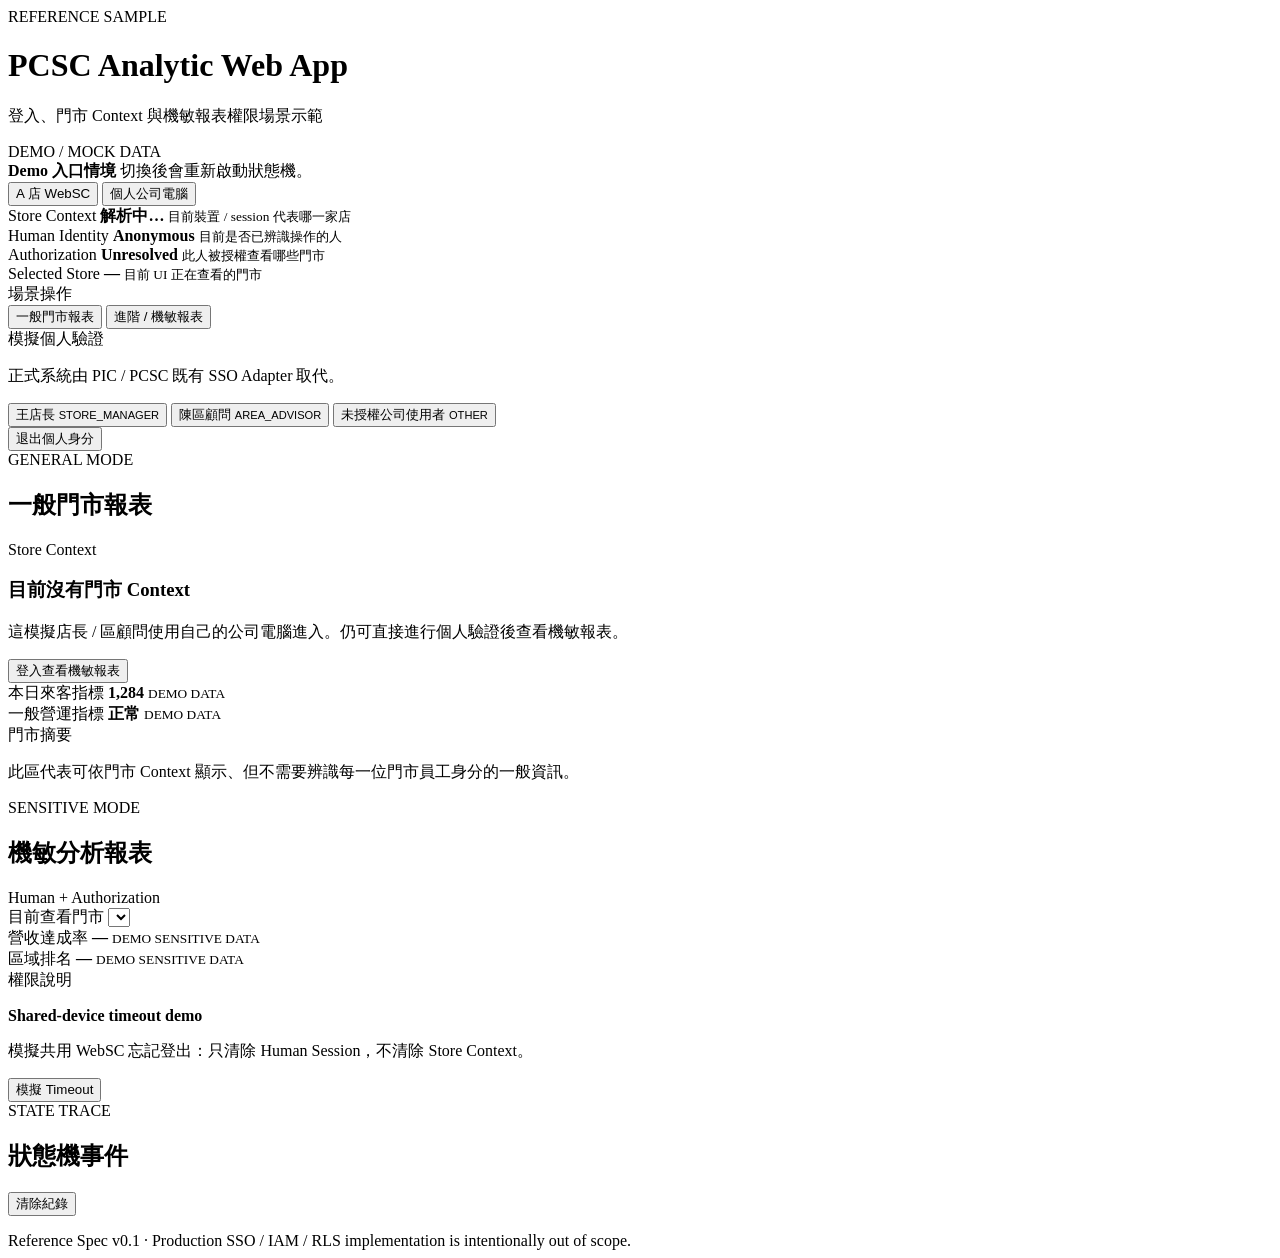
==== sample/index.html @ b9b697b8 "add interactive reference demo page" ====
<!doctype html>
<html lang="zh-Hant">
  <head>
    <meta charset="utf-8" />
    <meta name="viewport" content="width=device-width, initial-scale=1" />
    <title>PCSC Analytic Web App｜登入場景 Sample</title>
    <link rel="stylesheet" href="./styles.css" />
  </head>
  <body>
    <main class="app-shell">
      <header class="topbar">
        <div>
          <div class="eyebrow">REFERENCE SAMPLE</div>
          <h1>PCSC Analytic Web App</h1>
          <p>登入、門市 Context 與機敏報表權限場景示範</p>
        </div>
        <div class="mock-badge">DEMO / MOCK DATA</div>
      </header>

      <section class="scenario-panel" aria-label="Demo scenario controls">
        <div>
          <strong>Demo 入口情境</strong>
          <span>切換後會重新啟動狀態機。</span>
        </div>
        <div class="scenario-actions">
          <button class="secondary active" data-scenario="store-a">A 店 WebSC</button>
          <button class="secondary" data-scenario="personal">個人公司電腦</button>
        </div>
      </section>

      <section class="status-grid" aria-label="Current application contexts">
        <article class="status-card">
          <span class="status-label">Store Context</span>
          <strong id="store-context">解析中…</strong>
          <small>目前裝置 / session 代表哪一家店</small>
        </article>
        <article class="status-card">
          <span class="status-label">Human Identity</span>
          <strong id="human-context">Anonymous</strong>
          <small>目前是否已辨識操作的人</small>
        </article>
        <article class="status-card">
          <span class="status-label">Authorization</span>
          <strong id="auth-context">Unresolved</strong>
          <small>此人被授權查看哪些門市</small>
        </article>
        <article class="status-card">
          <span class="status-label">Selected Store</span>
          <strong id="selected-context">—</strong>
          <small>目前 UI 正在查看的門市</small>
        </article>
      </section>

      <section class="workspace">
        <aside class="sidebar">
          <div class="sidebar-title">場景操作</div>

          <button id="general-nav" class="nav-button active">一般門市報表</button>
          <button id="sensitive-nav" class="nav-button">進階 / 機敏報表</button>

          <div id="human-panel" class="human-panel hidden">
            <div class="panel-title">模擬個人驗證</div>
            <p>正式系統由 PIC / PCSC 既有 SSO Adapter 取代。</p>
            <button class="identity-button" data-user="manager">
              王店長
              <small>STORE_MANAGER</small>
            </button>
            <button class="identity-button" data-user="advisor">
              陳區顧問
              <small>AREA_ADVISOR</small>
            </button>
            <button class="identity-button muted" data-user="unauthorized">
              未授權公司使用者
              <small>OTHER</small>
            </button>
          </div>

          <button id="logout-human" class="text-button hidden">退出個人身分</button>
        </aside>

        <section class="content-area">
          <div id="message" class="message hidden"></div>

          <section id="general-view" class="report-view">
            <div class="view-heading">
              <div>
                <div class="eyebrow">GENERAL MODE</div>
                <h2 id="general-title">一般門市報表</h2>
              </div>
              <span class="access-chip general">Store Context</span>
            </div>

            <div id="general-empty" class="empty-state hidden">
              <h3>目前沒有門市 Context</h3>
              <p>這模擬店長 / 區顧問使用自己的公司電腦進入。仍可直接進行個人驗證後查看機敏報表。</p>
              <button id="personal-login-cta" class="primary">登入查看機敏報表</button>
            </div>

            <div id="general-data" class="report-grid">
              <article class="metric-card">
                <span>本日來客指標</span>
                <strong>1,284</strong>
                <small>DEMO DATA</small>
              </article>
              <article class="metric-card">
                <span>一般營運指標</span>
                <strong>正常</strong>
                <small>DEMO DATA</small>
              </article>
              <article class="metric-card wide">
                <span>門市摘要</span>
                <p>此區代表可依門市 Context 顯示、但不需要辨識每一位門市員工身分的一般資訊。</p>
              </article>
            </div>
          </section>

          <section id="sensitive-view" class="report-view hidden">
            <div class="view-heading">
              <div>
                <div class="eyebrow">SENSITIVE MODE</div>
                <h2>機敏分析報表</h2>
              </div>
              <span class="access-chip sensitive">Human + Authorization</span>
            </div>

            <div class="sensitive-toolbar">
              <label for="store-select">目前查看門市</label>
              <select id="store-select"></select>
              <span id="role-chip" class="role-chip"></span>
            </div>

            <div class="report-grid">
              <article class="metric-card">
                <span>營收達成率</span>
                <strong id="sensitive-metric-1">—</strong>
                <small>DEMO SENSITIVE DATA</small>
              </article>
              <article class="metric-card">
                <span>區域排名</span>
                <strong id="sensitive-metric-2">—</strong>
                <small>DEMO SENSITIVE DATA</small>
              </article>
              <article class="metric-card wide">
                <span>權限說明</span>
                <p id="authorization-explain"></p>
              </article>
            </div>

            <div class="timeout-box">
              <div>
                <strong>Shared-device timeout demo</strong>
                <p>模擬共用 WebSC 忘記登出：只清除 Human Session，不清除 Store Context。</p>
              </div>
              <button id="simulate-timeout" class="secondary">模擬 Timeout</button>
            </div>
          </section>
        </section>
      </section>

      <section class="event-log-section">
        <div class="view-heading compact">
          <div>
            <div class="eyebrow">STATE TRACE</div>
            <h2>狀態機事件</h2>
          </div>
          <button id="clear-log" class="text-button">清除紀錄</button>
        </div>
        <ol id="event-log" class="event-log"></ol>
      </section>

      <footer>
        Reference Spec v0.1 · Production SSO / IAM / RLS implementation is intentionally out of scope.
      </footer>
    </main>

    <script src="./app.js"></script>
  </body>
</html>
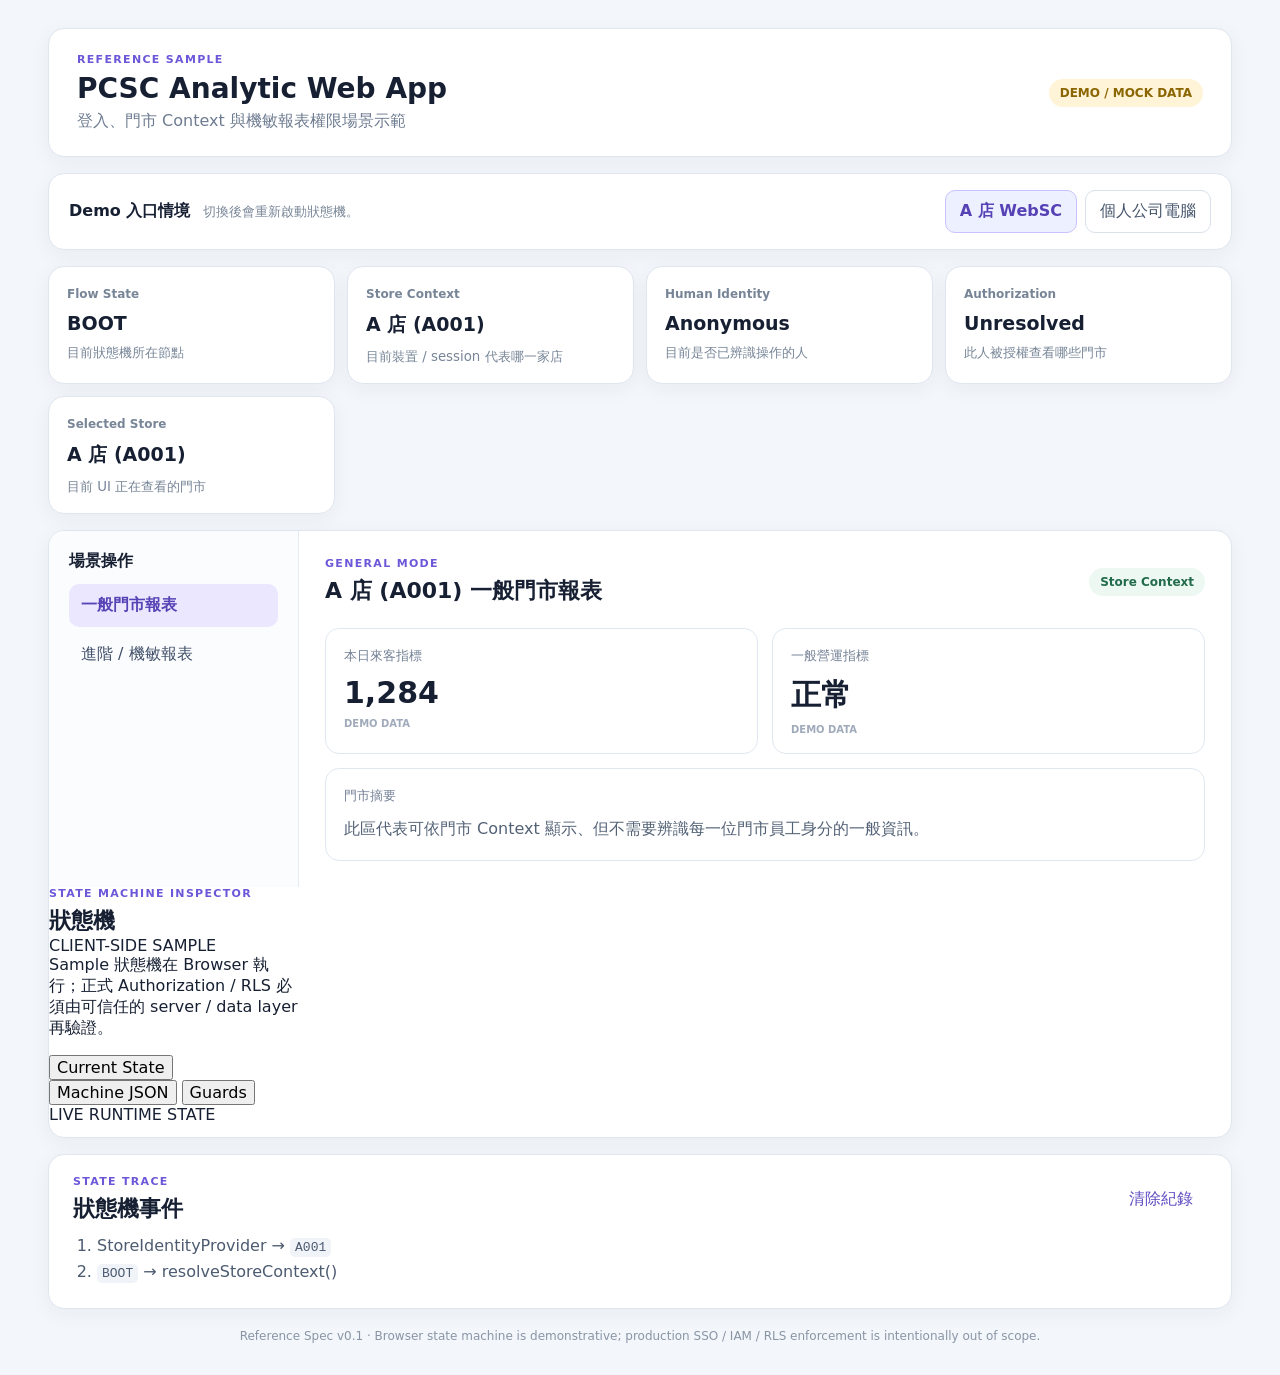
==== commit 32e14f0a: "add live state machine inspector to sample" ====
--- a/sample/index.html
+++ b/sample/index.html
@@ -30,6 +30,11 @@
 
       <section class="status-grid" aria-label="Current application contexts">
         <article class="status-card">
+          <span class="status-label">Flow State</span>
+          <strong id="flow-context">BOOT</strong>
+          <small>目前狀態機所在節點</small>
+        </article>
+        <article class="status-card">
           <span class="status-label">Store Context</span>
           <strong id="store-context">解析中…</strong>
           <small>目前裝置 / session 代表哪一家店</small>
@@ -155,6 +160,41 @@
             </div>
           </section>
         </section>
+
+        <aside class="state-inspector" aria-label="State machine inspector">
+          <div class="inspector-heading">
+            <div>
+              <div class="eyebrow">STATE MACHINE INSPECTOR</div>
+              <h2>狀態機</h2>
+            </div>
+            <span class="runtime-chip">CLIENT-SIDE SAMPLE</span>
+          </div>
+
+          <p class="inspector-note">
+            Sample 狀態機在 Browser 執行；正式 Authorization / RLS 必須由可信任的 server / data layer 再驗證。
+          </p>
+
+          <div class="inspector-tabs" role="tablist" aria-label="State inspector views">
+            <button class="inspector-tab active" data-inspector-tab="current">Current State</button>
+            <button class="inspector-tab" data-inspector-tab="machine">Machine JSON</button>
+            <button class="inspector-tab" data-inspector-tab="guards">Guards</button>
+          </div>
+
+          <section class="inspector-panel" data-inspector-panel="current">
+            <div class="json-title">LIVE RUNTIME STATE</div>
+            <pre id="current-state-json" class="json-view"></pre>
+          </section>
+
+          <section class="inspector-panel hidden" data-inspector-panel="machine">
+            <div class="json-title">REFERENCE MACHINE SPEC</div>
+            <pre id="machine-spec-json" class="json-view"></pre>
+          </section>
+
+          <section class="inspector-panel hidden" data-inspector-panel="guards">
+            <div class="json-title">LIVE GUARD EVALUATION</div>
+            <pre id="guard-state-json" class="json-view"></pre>
+          </section>
+        </aside>
       </section>
 
       <section class="event-log-section">
@@ -169,7 +209,7 @@
       </section>
 
       <footer>
-        Reference Spec v0.1 · Production SSO / IAM / RLS implementation is intentionally out of scope.
+        Reference Spec v0.1 · Browser state machine is demonstrative; production SSO / IAM / RLS enforcement is intentionally out of scope.
       </footer>
     </main>
 
--- a/sample/styles.css
+++ b/sample/styles.css
@@ -0,0 +1 @@
+*{box-sizing:border-box}body{margin:0;background:#f3f6fa;color:#172033;font-family:Inter,"Noto Sans TC",system-ui,sans-serif}button,select{font:inherit}button{cursor:pointer}.app-shell{max-width:1240px;margin:auto;padding:28px}.topbar,.scenario-panel,.status-card,.workspace,.event-log-section{background:#fff;border:1px solid #dfe6ef;border-radius:16px;box-shadow:0 5px 20px rgba(35,52,77,.05)}.topbar{padding:24px 28px;display:flex;justify-content:space-between;align-items:center;gap:24px}h1,h2,h3,p{margin-top:0}h1{margin-bottom:6px;font-size:28px}h2{margin-bottom:0;font-size:22px}.topbar p{margin-bottom:0;color:#6e7c91}.eyebrow{color:#6d57d9;font-size:11px;font-weight:800;letter-spacing:.12em;margin-bottom:6px}.mock-badge,.access-chip,.role-chip{display:inline-flex;border-radius:999px;padding:7px 11px;font-size:12px;font-weight:800}.mock-badge{background:#fff4d7;color:#8a6500}.access-chip.general{background:#edf8f3;color:#226b4b}.access-chip.sensitive{background:#f1edff;color:#5c46bd}.role-chip{background:#eef3f9;color:#45576a}.scenario-panel{margin-top:16px;padding:16px 20px;display:flex;justify-content:space-between;align-items:center;gap:16px}.scenario-panel span{color:#7a8798;margin-left:8px;font-size:13px}.scenario-actions{display:flex;gap:8px}.status-grid{margin-top:16px;display:grid;grid-template-columns:repeat(4,1fr);gap:12px}.status-card{padding:16px 18px;min-height:118px}.status-card strong{display:block;margin:10px 0 8px;font-size:19px}.status-card small,.status-label{color:#778597}.status-label{font-size:12px;font-weight:700}.workspace{margin-top:16px;display:grid;grid-template-columns:250px 1fr;overflow:hidden;min-height:520px}.sidebar{padding:20px;border-right:1px solid #e5ebf2;background:#fbfcfe}.sidebar-title,.panel-title{font-weight:800;margin-bottom:12px}.nav-button,.identity-button{width:100%;border-radius:10px;padding:11px 12px;text-align:left;margin-bottom:6px;color:#405069}.nav-button{border:0;background:transparent}.nav-button:hover,.identity-button:hover{background:#eef3f9}.nav-button.active{background:#ebe7ff;color:#5743b5;font-weight:800}.human-panel{margin-top:18px;padding-top:16px;border-top:1px solid #e4e9f1}.human-panel p{color:#7a8798;font-size:12px;line-height:1.6}.identity-button{background:#fff;border:1px solid #dfe6ef}.identity-button small{display:block;margin-top:4px;color:#8491a2}.identity-button.muted{opacity:.72}.content-area{padding:26px}.view-heading{display:flex;justify-content:space-between;align-items:center;gap:16px;margin-bottom:22px}.view-heading.compact{margin-bottom:12px}.report-grid{display:grid;grid-template-columns:repeat(2,1fr);gap:14px}.metric-card{border:1px solid #e0e7f0;border-radius:14px;padding:18px}.metric-card.wide{grid-column:1/-1}.metric-card span{display:block;color:#748196;font-size:13px;margin-bottom:10px}.metric-card strong{font-size:30px}.metric-card small{display:block;margin-top:8px;color:#a0aaba;font-size:10px;font-weight:700}.metric-card p{margin-bottom:0;color:#536276;line-height:1.7}.primary,.secondary,.text-button{border-radius:10px;padding:10px 14px}.primary{border:0;background:#6250c9;color:#fff;font-weight:800}.secondary{border:1px solid #d8e0ea;background:#fff;color:#45556b}.secondary.active{background:#edf0ff;border-color:#c9c2ff;color:#5641b5;font-weight:800}.text-button{border:0;background:transparent;color:#5e4cc1;padding-left:0}.empty-state{border:1px dashed #cdd7e3;border-radius:14px;padding:32px;text-align:center;background:#fafcff}.empty-state p{color:#748196;max-width:620px;margin:0 auto 18px;line-height:1.7}.sensitive-toolbar{display:flex;align-items:center;gap:10px;margin-bottom:18px;padding:12px 14px;background:#f7f8fc;border-radius:12px}.sensitive-toolbar label{font-size:13px;color:#68768a}.sensitive-toolbar select{min-width:160px;padding:8px 10px;border:1px solid #d6deea;border-radius:8px;background:#fff}.timeout-box{margin-top:18px;border:1px solid #e7dca7;background:#fffaf0;border-radius:14px;padding:16px;display:flex;justify-content:space-between;align-items:center;gap:16px}.timeout-box p{margin:5px 0 0;color:#786c45;font-size:13px}.message{padding:12px 14px;border-radius:10px;margin-bottom:16px;background:#fff2f0;border:1px solid #ffd1cb;color:#9e3d31}.event-log-section{margin-top:16px;padding:20px 24px}.event-log{margin:0;padding-left:24px;color:#4c5b70}.event-log li{margin:7px 0}.event-log code{background:#f0f3f8;padding:2px 5px;border-radius:5px}footer{color:#8995a5;text-align:center;font-size:12px;padding:20px 0 4px}.hidden{display:none!important}@media(max-width:900px){.app-shell{padding:14px}.topbar,.scenario-panel{align-items:flex-start;flex-direction:column}.status-grid{grid-template-columns:repeat(2,1fr)}.workspace{grid-template-columns:1fr}.sidebar{border-right:0;border-bottom:1px solid #e5ebf2}}@media(max-width:560px){.status-grid,.report-grid{grid-template-columns:1fr}.metric-card.wide{grid-column:auto}.scenario-actions,.sensitive-toolbar,.timeout-box{align-items:stretch;flex-direction:column}.scenario-actions,.scenario-actions button{width:100%}}
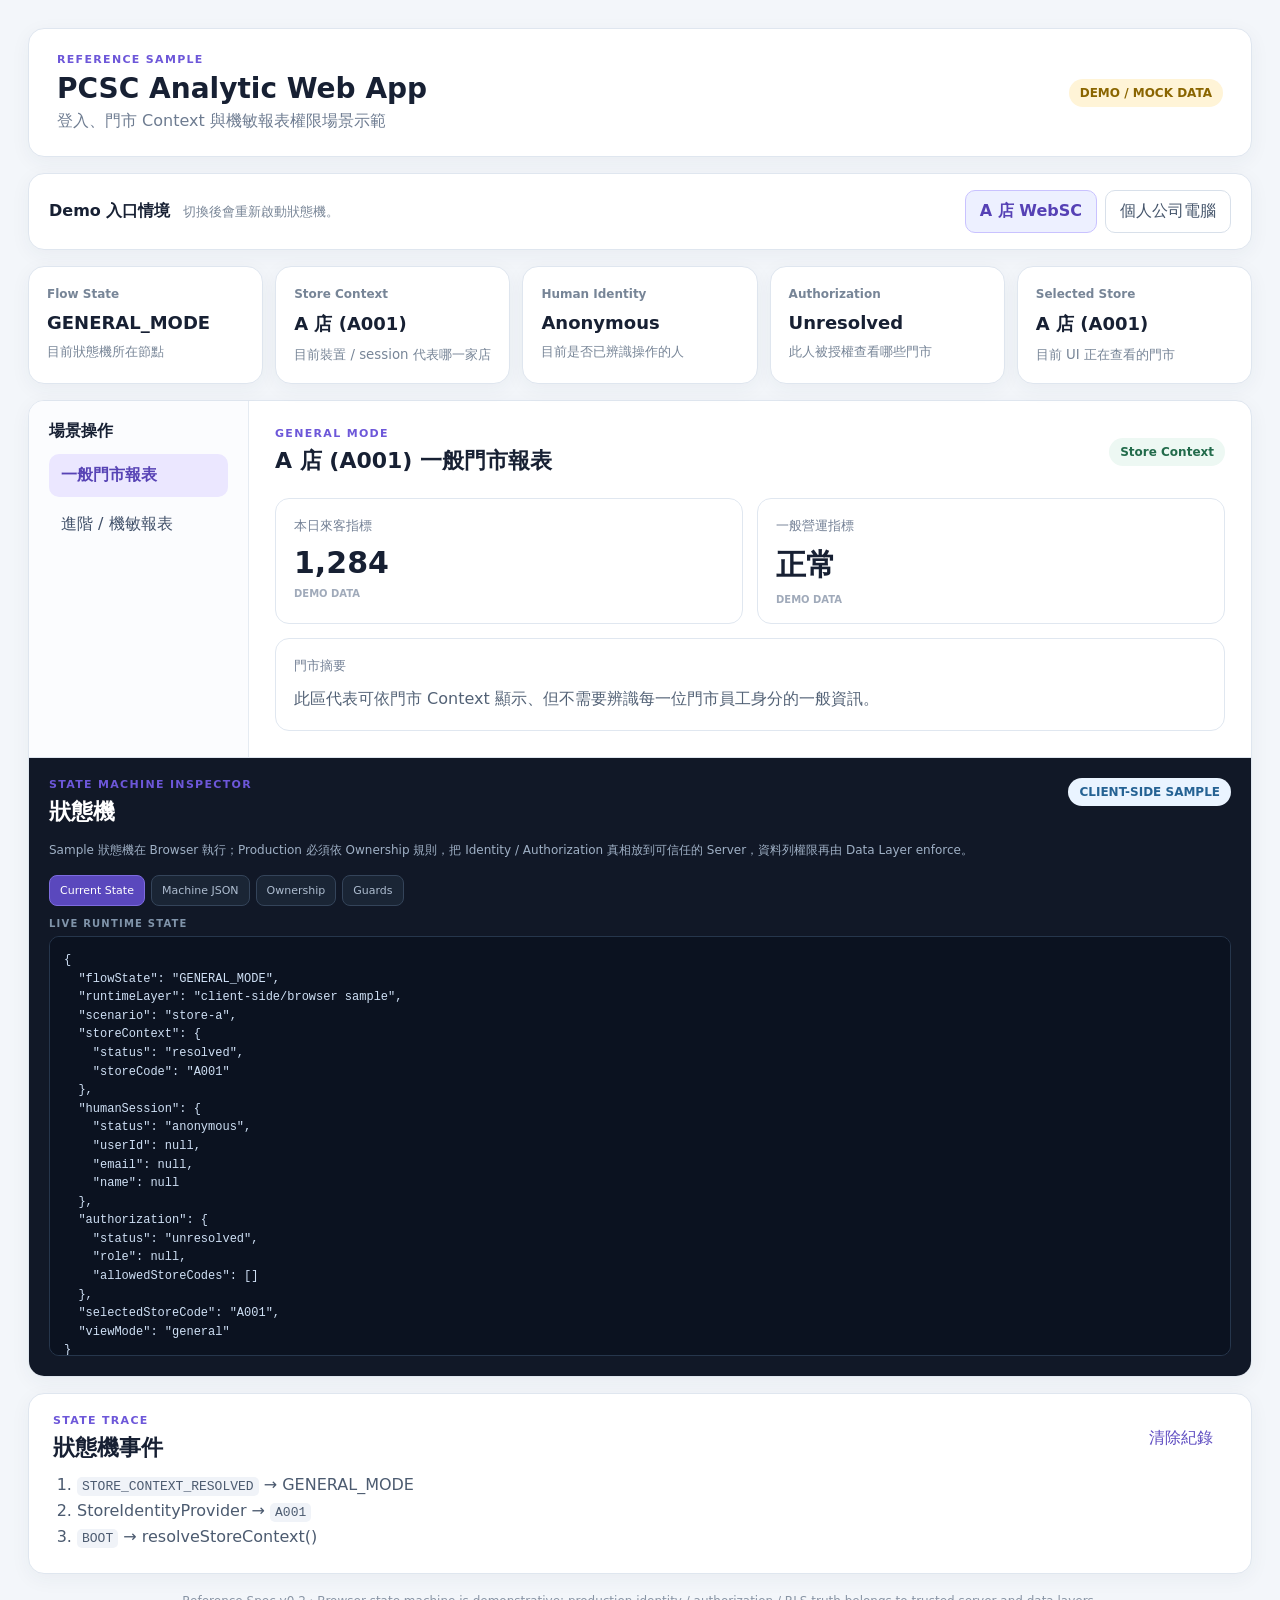
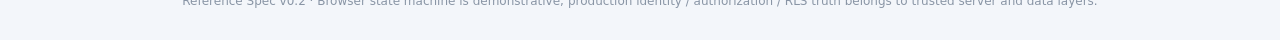
==== commit 7470dd6e: "expose state ownership and runtime responsibilities in inspector" ====
--- a/sample/index.html
+++ b/sample/index.html
@@ -171,12 +171,13 @@
           </div>
 
           <p class="inspector-note">
-            Sample 狀態機在 Browser 執行；正式 Authorization / RLS 必須由可信任的 server / data layer 再驗證。
+            Sample 狀態機在 Browser 執行；Production 必須依 Ownership 規則，把 Identity / Authorization 真相放到可信任的 Server，資料列權限再由 Data Layer enforce。
           </p>
 
           <div class="inspector-tabs" role="tablist" aria-label="State inspector views">
             <button class="inspector-tab active" data-inspector-tab="current">Current State</button>
             <button class="inspector-tab" data-inspector-tab="machine">Machine JSON</button>
+            <button class="inspector-tab" data-inspector-tab="ownership">Ownership</button>
             <button class="inspector-tab" data-inspector-tab="guards">Guards</button>
           </div>
 
@@ -188,6 +189,52 @@
           <section class="inspector-panel hidden" data-inspector-panel="machine">
             <div class="json-title">REFERENCE MACHINE SPEC</div>
             <pre id="machine-spec-json" class="json-view"></pre>
+          </section>
+
+          <section class="inspector-panel hidden" data-inspector-panel="ownership">
+            <div class="json-title">PRODUCTION STATE OWNERSHIP</div>
+            <pre class="json-view">{
+  "principle": "Client proposes interaction state; Server owns identity/authorization truth; Data Layer enforces row access",
+  "client": {
+    "location": "Browser / Web App",
+    "owns": [
+      "requestedView",
+      "selectedStoreCode",
+      "UI filters",
+      "UX preferences"
+    ],
+    "mayPersistIn": [
+      "memory",
+      "sessionStorage",
+      "localStorage",
+      "non-sensitive cookie"
+    ],
+    "trust": "NOT authorization truth"
+  },
+  "server": {
+    "location": "Server / BFF / Session / Enterprise Identity Layer",
+    "owns": [
+      "verifiedStoreContext",
+      "humanIdentity",
+      "authenticationStatus",
+      "role",
+      "allowedStoreCodes",
+      "sensitiveSessionExpiry"
+    ],
+    "trust": "AUTHORITATIVE"
+  },
+  "dataLayer": {
+    "location": "Trusted API / BigQuery RLS / Authorized View / ACL",
+    "owns": [
+      "finalRowAccessDecision"
+    ],
+    "guard": "requestedStoreCode in allowedStoreCodes"
+  },
+  "cookieRule": {
+    "preferenceCookie": "client editable is acceptable",
+    "securitySession": "prefer opaque session id + HttpOnly + Secure + SameSite; server validates"
+  }
+}</pre>
           </section>
 
           <section class="inspector-panel hidden" data-inspector-panel="guards">
@@ -209,7 +256,7 @@
       </section>
 
       <footer>
-        Reference Spec v0.1 · Browser state machine is demonstrative; production SSO / IAM / RLS enforcement is intentionally out of scope.
+        Reference Spec v0.2 · Browser state machine is demonstrative; production identity / authorization / RLS truth belongs to trusted server and data layers.
       </footer>
     </main>
 
--- a/sample/styles.css
+++ b/sample/styles.css
@@ -1 +1,22 @@
-*{box-sizing:border-box}body{margin:0;background:#f3f6fa;color:#172033;font-family:Inter,"Noto Sans TC",system-ui,sans-serif}button,select{font:inherit}button{cursor:pointer}.app-shell{max-width:1240px;margin:auto;padding:28px}.topbar,.scenario-panel,.status-card,.workspace,.event-log-section{background:#fff;border:1px solid #dfe6ef;border-radius:16px;box-shadow:0 5px 20px rgba(35,52,77,.05)}.topbar{padding:24px 28px;display:flex;justify-content:space-between;align-items:center;gap:24px}h1,h2,h3,p{margin-top:0}h1{margin-bottom:6px;font-size:28px}h2{margin-bottom:0;font-size:22px}.topbar p{margin-bottom:0;color:#6e7c91}.eyebrow{color:#6d57d9;font-size:11px;font-weight:800;letter-spacing:.12em;margin-bottom:6px}.mock-badge,.access-chip,.role-chip{display:inline-flex;border-radius:999px;padding:7px 11px;font-size:12px;font-weight:800}.mock-badge{background:#fff4d7;color:#8a6500}.access-chip.general{background:#edf8f3;color:#226b4b}.access-chip.sensitive{background:#f1edff;color:#5c46bd}.role-chip{background:#eef3f9;color:#45576a}.scenario-panel{margin-top:16px;padding:16px 20px;display:flex;justify-content:space-between;align-items:center;gap:16px}.scenario-panel span{color:#7a8798;margin-left:8px;font-size:13px}.scenario-actions{display:flex;gap:8px}.status-grid{margin-top:16px;display:grid;grid-template-columns:repeat(4,1fr);gap:12px}.status-card{padding:16px 18px;min-height:118px}.status-card strong{display:block;margin:10px 0 8px;font-size:19px}.status-card small,.status-label{color:#778597}.status-label{font-size:12px;font-weight:700}.workspace{margin-top:16px;display:grid;grid-template-columns:250px 1fr;overflow:hidden;min-height:520px}.sidebar{padding:20px;border-right:1px solid #e5ebf2;background:#fbfcfe}.sidebar-title,.panel-title{font-weight:800;margin-bottom:12px}.nav-button,.identity-button{width:100%;border-radius:10px;padding:11px 12px;text-align:left;margin-bottom:6px;color:#405069}.nav-button{border:0;background:transparent}.nav-button:hover,.identity-button:hover{background:#eef3f9}.nav-button.active{background:#ebe7ff;color:#5743b5;font-weight:800}.human-panel{margin-top:18px;padding-top:16px;border-top:1px solid #e4e9f1}.human-panel p{color:#7a8798;font-size:12px;line-height:1.6}.identity-button{background:#fff;border:1px solid #dfe6ef}.identity-button small{display:block;margin-top:4px;color:#8491a2}.identity-button.muted{opacity:.72}.content-area{padding:26px}.view-heading{display:flex;justify-content:space-between;align-items:center;gap:16px;margin-bottom:22px}.view-heading.compact{margin-bottom:12px}.report-grid{display:grid;grid-template-columns:repeat(2,1fr);gap:14px}.metric-card{border:1px solid #e0e7f0;border-radius:14px;padding:18px}.metric-card.wide{grid-column:1/-1}.metric-card span{display:block;color:#748196;font-size:13px;margin-bottom:10px}.metric-card strong{font-size:30px}.metric-card small{display:block;margin-top:8px;color:#a0aaba;font-size:10px;font-weight:700}.metric-card p{margin-bottom:0;color:#536276;line-height:1.7}.primary,.secondary,.text-button{border-radius:10px;padding:10px 14px}.primary{border:0;background:#6250c9;color:#fff;font-weight:800}.secondary{border:1px solid #d8e0ea;background:#fff;color:#45556b}.secondary.active{background:#edf0ff;border-color:#c9c2ff;color:#5641b5;font-weight:800}.text-button{border:0;background:transparent;color:#5e4cc1;padding-left:0}.empty-state{border:1px dashed #cdd7e3;border-radius:14px;padding:32px;text-align:center;background:#fafcff}.empty-state p{color:#748196;max-width:620px;margin:0 auto 18px;line-height:1.7}.sensitive-toolbar{display:flex;align-items:center;gap:10px;margin-bottom:18px;padding:12px 14px;background:#f7f8fc;border-radius:12px}.sensitive-toolbar label{font-size:13px;color:#68768a}.sensitive-toolbar select{min-width:160px;padding:8px 10px;border:1px solid #d6deea;border-radius:8px;background:#fff}.timeout-box{margin-top:18px;border:1px solid #e7dca7;background:#fffaf0;border-radius:14px;padding:16px;display:flex;justify-content:space-between;align-items:center;gap:16px}.timeout-box p{margin:5px 0 0;color:#786c45;font-size:13px}.message{padding:12px 14px;border-radius:10px;margin-bottom:16px;background:#fff2f0;border:1px solid #ffd1cb;color:#9e3d31}.event-log-section{margin-top:16px;padding:20px 24px}.event-log{margin:0;padding-left:24px;color:#4c5b70}.event-log li{margin:7px 0}.event-log code{background:#f0f3f8;padding:2px 5px;border-radius:5px}footer{color:#8995a5;text-align:center;font-size:12px;padding:20px 0 4px}.hidden{display:none!important}@media(max-width:900px){.app-shell{padding:14px}.topbar,.scenario-panel{align-items:flex-start;flex-direction:column}.status-grid{grid-template-columns:repeat(2,1fr)}.workspace{grid-template-columns:1fr}.sidebar{border-right:0;border-bottom:1px solid #e5ebf2}}@media(max-width:560px){.status-grid,.report-grid{grid-template-columns:1fr}.metric-card.wide{grid-column:auto}.scenario-actions,.sensitive-toolbar,.timeout-box{align-items:stretch;flex-direction:column}.scenario-actions,.scenario-actions button{width:100%}}+*{box-sizing:border-box}
+body{margin:0;background:#f3f6fa;color:#172033;font-family:Inter,"Noto Sans TC",system-ui,sans-serif}
+button,select{font:inherit}button{cursor:pointer}
+.app-shell{max-width:1560px;margin:auto;padding:28px}
+.topbar,.scenario-panel,.status-card,.workspace,.event-log-section{background:#fff;border:1px solid #dfe6ef;border-radius:16px;box-shadow:0 5px 20px rgba(35,52,77,.05)}
+.topbar{padding:24px 28px;display:flex;justify-content:space-between;align-items:center;gap:24px}
+h1,h2,h3,p{margin-top:0}h1{margin-bottom:6px;font-size:28px}h2{margin-bottom:0;font-size:22px}.topbar p{margin-bottom:0;color:#6e7c91}
+.eyebrow{color:#6d57d9;font-size:11px;font-weight:800;letter-spacing:.12em;margin-bottom:6px}
+.mock-badge,.access-chip,.role-chip,.runtime-chip{display:inline-flex;border-radius:999px;padding:7px 11px;font-size:12px;font-weight:800}
+.mock-badge{background:#fff4d7;color:#8a6500}.access-chip.general{background:#edf8f3;color:#226b4b}.access-chip.sensitive{background:#f1edff;color:#5c46bd}.role-chip{background:#eef3f9;color:#45576a}.runtime-chip{background:#eaf4ff;color:#256293;white-space:nowrap}
+.scenario-panel{margin-top:16px;padding:16px 20px;display:flex;justify-content:space-between;align-items:center;gap:16px}.scenario-panel span{color:#7a8798;margin-left:8px;font-size:13px}.scenario-actions{display:flex;gap:8px}
+.status-grid{margin-top:16px;display:grid;grid-template-columns:repeat(5,minmax(0,1fr));gap:12px}.status-card{padding:16px 18px;min-height:118px}.status-card strong{display:block;margin:10px 0 8px;font-size:18px;overflow-wrap:anywhere}.status-card small,.status-label{color:#778597}.status-label{font-size:12px;font-weight:700}
+.workspace{margin-top:16px;display:grid;grid-template-columns:230px minmax(430px,1fr) 430px;overflow:hidden;min-height:600px}
+.sidebar{padding:20px;border-right:1px solid #e5ebf2;background:#fbfcfe}.sidebar-title,.panel-title{font-weight:800;margin-bottom:12px}.nav-button,.identity-button{width:100%;border-radius:10px;padding:11px 12px;text-align:left;margin-bottom:6px;color:#405069}.nav-button{border:0;background:transparent}.nav-button:hover,.identity-button:hover{background:#eef3f9}.nav-button.active{background:#ebe7ff;color:#5743b5;font-weight:800}.human-panel{margin-top:18px;padding-top:16px;border-top:1px solid #e4e9f1}.human-panel p{color:#7a8798;font-size:12px;line-height:1.6}.identity-button{background:#fff;border:1px solid #dfe6ef}.identity-button small{display:block;margin-top:4px;color:#8491a2}.identity-button.muted{opacity:.72}
+.content-area{padding:26px;min-width:0}.view-heading{display:flex;justify-content:space-between;align-items:center;gap:16px;margin-bottom:22px}.view-heading.compact{margin-bottom:12px}.report-grid{display:grid;grid-template-columns:repeat(2,minmax(0,1fr));gap:14px}.metric-card{border:1px solid #e0e7f0;border-radius:14px;padding:18px;min-width:0}.metric-card.wide{grid-column:1/-1}.metric-card span{display:block;color:#748196;font-size:13px;margin-bottom:10px}.metric-card strong{font-size:30px}.metric-card small{display:block;margin-top:8px;color:#a0aaba;font-size:10px;font-weight:700}.metric-card p{margin-bottom:0;color:#536276;line-height:1.7}
+.primary,.secondary,.text-button{border-radius:10px;padding:10px 14px}.primary{border:0;background:#6250c9;color:#fff;font-weight:800}.secondary{border:1px solid #d8e0ea;background:#fff;color:#45556b}.secondary.active{background:#edf0ff;border-color:#c9c2ff;color:#5641b5;font-weight:800}.text-button{border:0;background:transparent;color:#5e4cc1;padding-left:0}
+.empty-state{border:1px dashed #cdd7e3;border-radius:14px;padding:32px;text-align:center;background:#fafcff}.empty-state p{color:#748196;max-width:620px;margin:0 auto 18px;line-height:1.7}.sensitive-toolbar{display:flex;align-items:center;gap:10px;margin-bottom:18px;padding:12px 14px;background:#f7f8fc;border-radius:12px}.sensitive-toolbar label{font-size:13px;color:#68768a}.sensitive-toolbar select{min-width:160px;padding:8px 10px;border:1px solid #d6deea;border-radius:8px;background:#fff}.timeout-box{margin-top:18px;border:1px solid #e7dca7;background:#fffaf0;border-radius:14px;padding:16px;display:flex;justify-content:space-between;align-items:center;gap:16px}.timeout-box p{margin:5px 0 0;color:#786c45;font-size:13px}.message{padding:12px 14px;border-radius:10px;margin-bottom:16px;background:#fff2f0;border:1px solid #ffd1cb;color:#9e3d31}
+.state-inspector{border-left:1px solid #dfe6ef;background:#111827;color:#dbe6f5;padding:20px;min-width:0}.state-inspector h2{color:#fff}.inspector-heading{display:flex;justify-content:space-between;align-items:flex-start;gap:12px}.inspector-note{margin:14px 0;color:#9fb0c5;font-size:12px;line-height:1.65}.inspector-tabs{display:flex;gap:6px;flex-wrap:wrap;margin-bottom:12px}.inspector-tab{border:1px solid #34445a;background:#1a2535;color:#aebdd0;border-radius:8px;padding:8px 10px;font-size:11px}.inspector-tab.active{background:#5a48bd;border-color:#7d6cdf;color:#fff}.inspector-panel{min-width:0}.json-title{font-size:10px;letter-spacing:.12em;color:#8094aa;font-weight:800;margin:10px 0 7px}.json-view{margin:0;background:#0b1220;border:1px solid #26364c;border-radius:10px;padding:14px;color:#cfe0f5;font:12px/1.55 ui-monospace,SFMono-Regular,Menlo,Consolas,monospace;white-space:pre-wrap;overflow-wrap:anywhere;max-height:500px;overflow:auto}
+.event-log-section{margin-top:16px;padding:20px 24px}.event-log{margin:0;padding-left:24px;color:#4c5b70}.event-log li{margin:7px 0}.event-log code{background:#f0f3f8;padding:2px 5px;border-radius:5px}footer{color:#8995a5;text-align:center;font-size:12px;padding:20px 0 4px}.hidden{display:none!important}
+@media(max-width:1280px){.workspace{grid-template-columns:220px 1fr}.state-inspector{grid-column:1/-1;border-left:0;border-top:1px solid #dfe6ef}.json-view{max-height:420px}}
+@media(max-width:900px){.app-shell{padding:14px}.topbar,.scenario-panel{align-items:flex-start;flex-direction:column}.status-grid{grid-template-columns:repeat(2,minmax(0,1fr))}.workspace{grid-template-columns:1fr}.sidebar{border-right:0;border-bottom:1px solid #e5ebf2}.state-inspector{grid-column:auto}.content-area{padding:20px}}
+@media(max-width:560px){.status-grid,.report-grid{grid-template-columns:1fr}.metric-card.wide{grid-column:auto}.scenario-actions,.sensitive-toolbar,.timeout-box{align-items:stretch;flex-direction:column}.scenario-actions,.scenario-actions button{width:100%}.inspector-heading{flex-direction:column}}
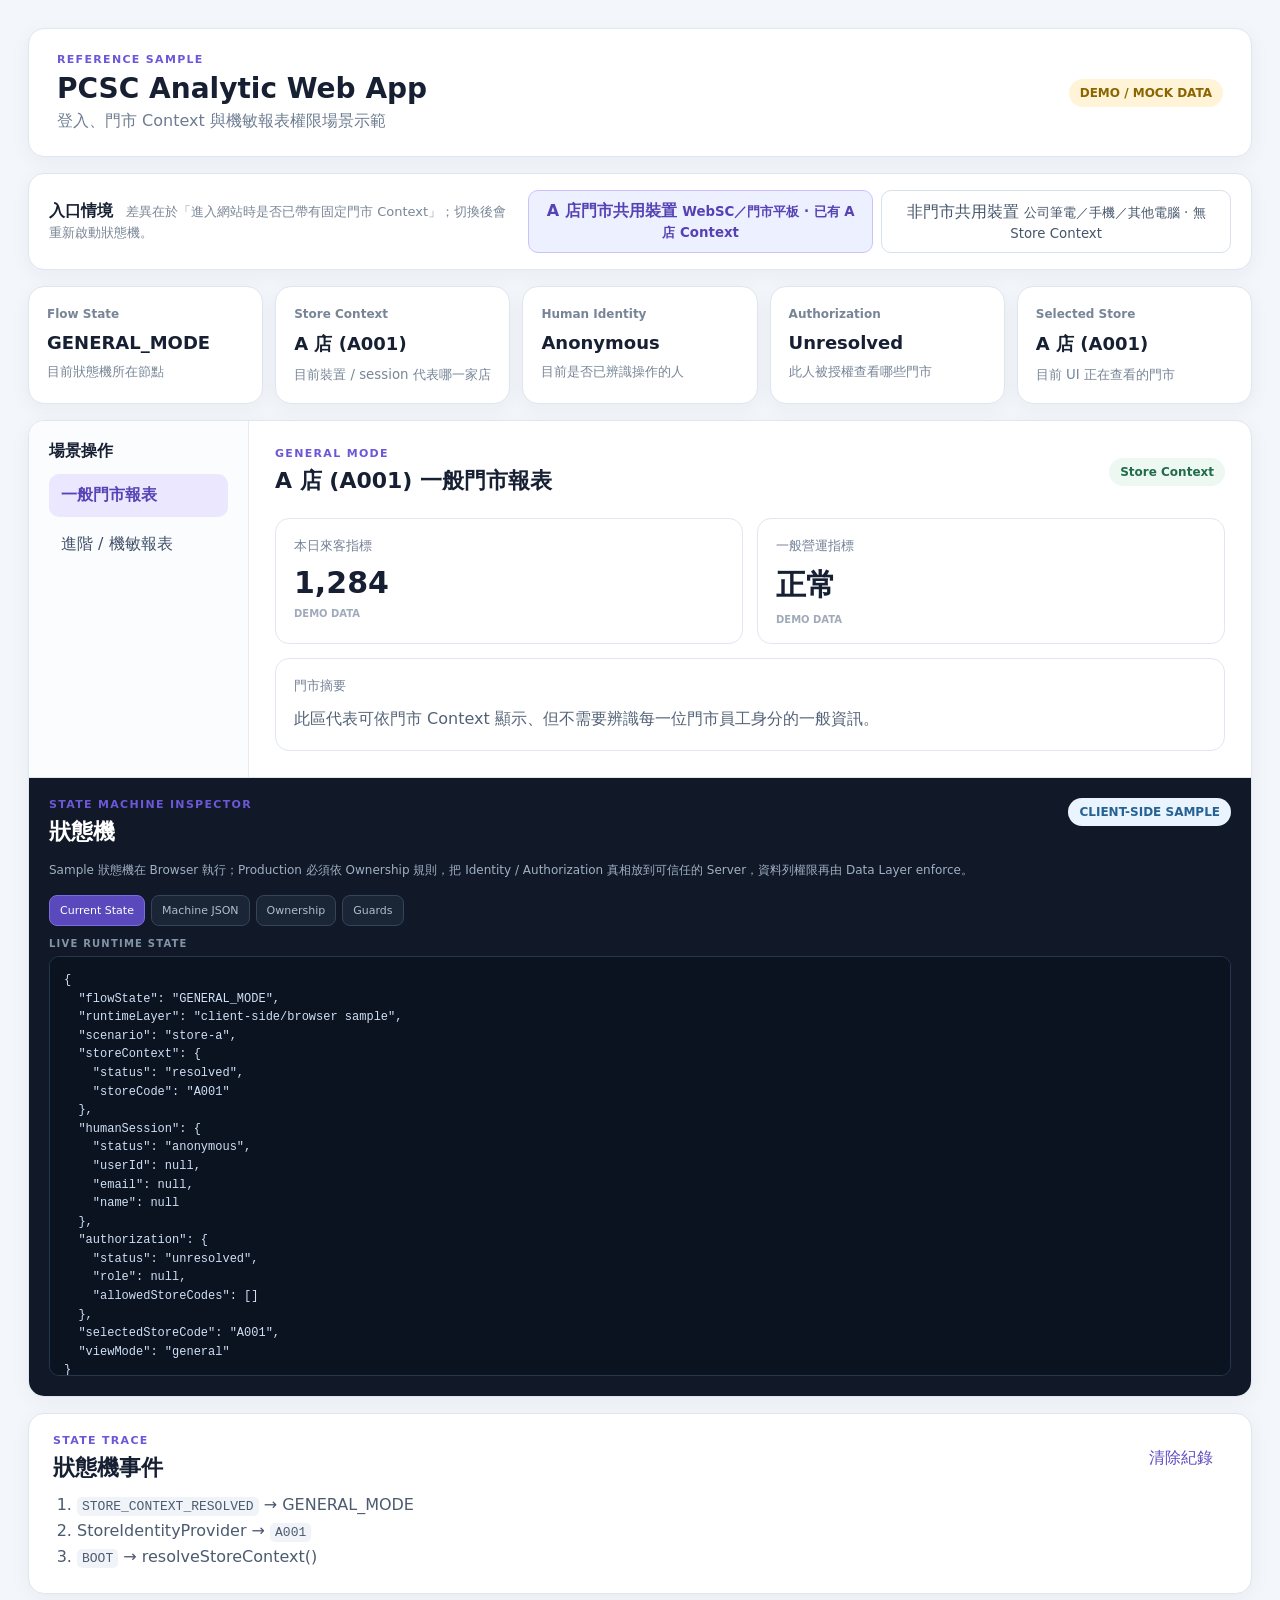
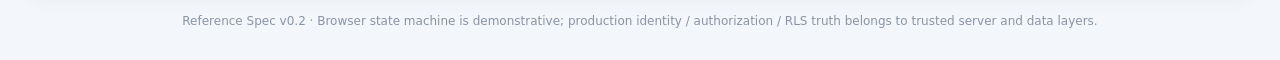
==== commit 4461e800: "clarify demo entry scenarios and device terminology" ====
--- a/sample/index.html
+++ b/sample/index.html
@@ -19,12 +19,18 @@
 
       <section class="scenario-panel" aria-label="Demo scenario controls">
         <div>
-          <strong>Demo 入口情境</strong>
-          <span>切換後會重新啟動狀態機。</span>
+          <strong>入口情境</strong>
+          <span>差異在於「進入網站時是否已帶有固定門市 Context」；切換後會重新啟動狀態機。</span>
         </div>
         <div class="scenario-actions">
-          <button class="secondary active" data-scenario="store-a">A 店 WebSC</button>
-          <button class="secondary" data-scenario="personal">個人公司電腦</button>
+          <button class="secondary active" data-scenario="store-a" title="模擬門市現場共用裝置，例如 WebSC 或門市平板。系統進站時已能辨識目前為 A 店。">
+            A 店門市共用裝置
+            <small>WebSC／門市平板 · 已有 A 店 Context</small>
+          </button>
+          <button class="secondary" data-scenario="personal" title="模擬沒有固定門市身分的裝置，例如公司筆電、手機或其他電腦。需由使用者個人登入後取得授權門市。">
+            非門市共用裝置
+            <small>公司筆電／手機／其他電腦 · 無 Store Context</small>
+          </button>
         </div>
       </section>
 
@@ -97,7 +103,7 @@
 
             <div id="general-empty" class="empty-state hidden">
               <h3>目前沒有門市 Context</h3>
-              <p>這模擬店長 / 區顧問使用自己的公司電腦進入。仍可直接進行個人驗證後查看機敏報表。</p>
+              <p>這表示使用者是從「非門市共用裝置」進入，例如公司筆電、手機或其他電腦。裝置本身不代表任何門市，仍可透過個人身分驗證後查看自己被授權的機敏報表。</p>
               <button id="personal-login-cta" class="primary">登入查看機敏報表</button>
             </div>
 
@@ -154,7 +160,7 @@
             <div class="timeout-box">
               <div>
                 <strong>Shared-device timeout demo</strong>
-                <p>模擬共用 WebSC 忘記登出：只清除 Human Session，不清除 Store Context。</p>
+                <p>模擬門市共用裝置忘記退出個人身分：只清除 Human Session，不清除 Store Context。</p>
               </div>
               <button id="simulate-timeout" class="secondary">模擬 Timeout</button>
             </div>
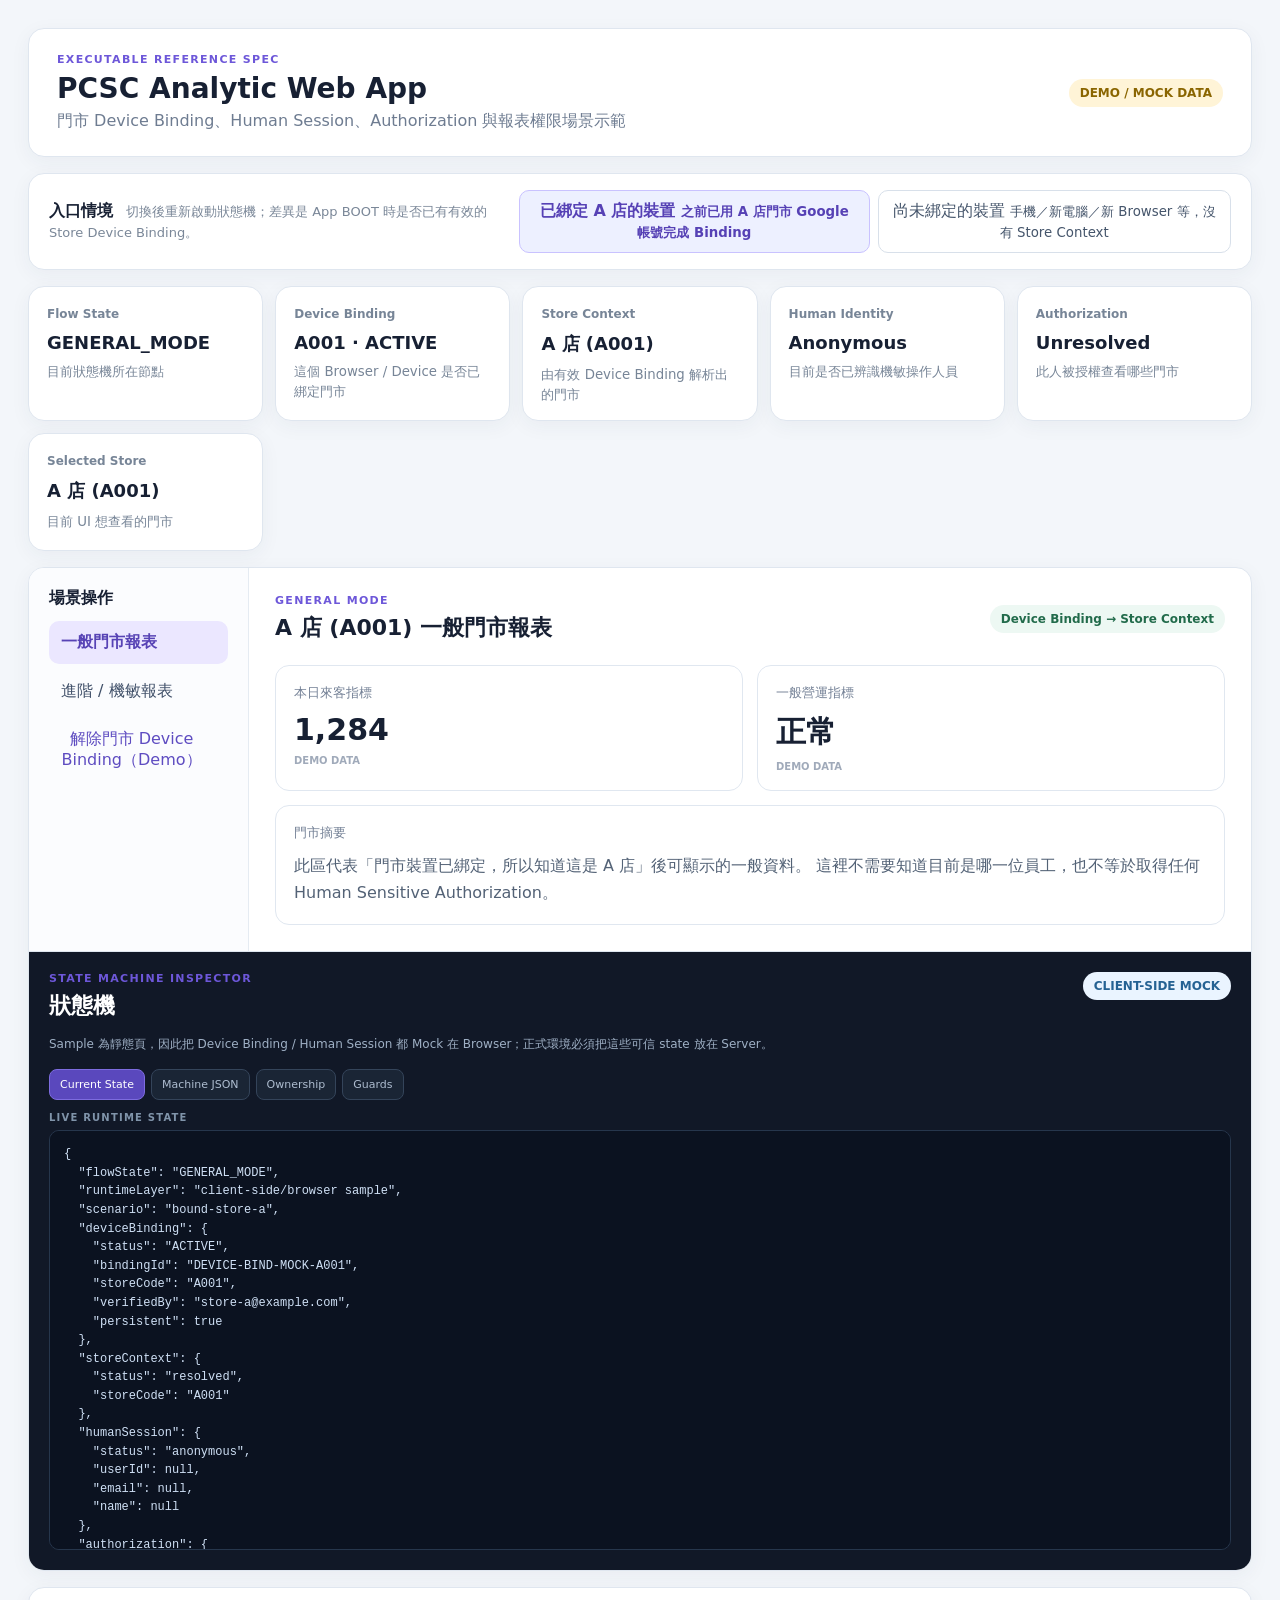
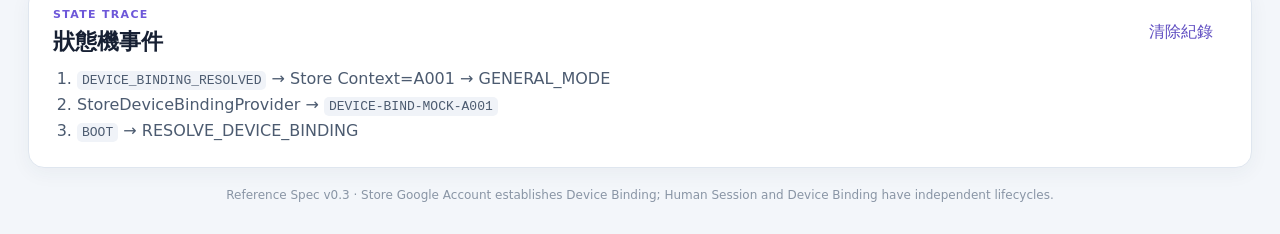
==== commit aa275a5f: "show explicit store Google account device binding flow in sample" ====
--- a/sample/index.html
+++ b/sample/index.html
@@ -3,16 +3,16 @@
   <head>
     <meta charset="utf-8" />
     <meta name="viewport" content="width=device-width, initial-scale=1" />
-    <title>PCSC Analytic Web App｜登入場景 Sample</title>
+    <title>PCSC Analytic Web App｜登入與門市裝置綁定 Sample</title>
     <link rel="stylesheet" href="./styles.css" />
   </head>
   <body>
     <main class="app-shell">
       <header class="topbar">
         <div>
-          <div class="eyebrow">REFERENCE SAMPLE</div>
+          <div class="eyebrow">EXECUTABLE REFERENCE SPEC</div>
           <h1>PCSC Analytic Web App</h1>
-          <p>登入、門市 Context 與機敏報表權限場景示範</p>
+          <p>門市 Device Binding、Human Session、Authorization 與報表權限場景示範</p>
         </div>
         <div class="mock-badge">DEMO / MOCK DATA</div>
       </header>
@@ -20,16 +20,16 @@
       <section class="scenario-panel" aria-label="Demo scenario controls">
         <div>
           <strong>入口情境</strong>
-          <span>差異在於「進入網站時是否已帶有固定門市 Context」；切換後會重新啟動狀態機。</span>
+          <span>切換後重新啟動狀態機；差異是 App BOOT 時是否已有有效的 Store Device Binding。</span>
         </div>
         <div class="scenario-actions">
-          <button class="secondary active" data-scenario="store-a" title="模擬門市現場共用裝置，例如 WebSC 或門市平板。系統進站時已能辨識目前為 A 店。">
-            A 店門市共用裝置
-            <small>WebSC／門市平板 · 已有 A 店 Context</small>
+          <button class="secondary active" data-scenario="bound-store-a">
+            已綁定 A 店的裝置
+            <small>之前已用 A 店門市 Google 帳號完成 Binding</small>
           </button>
-          <button class="secondary" data-scenario="personal" title="模擬沒有固定門市身分的裝置，例如公司筆電、手機或其他電腦。需由使用者個人登入後取得授權門市。">
-            非門市共用裝置
-            <small>公司筆電／手機／其他電腦 · 無 Store Context</small>
+          <button class="secondary" data-scenario="unbound">
+            尚未綁定的裝置
+            <small>手機／新電腦／新 Browser 等，沒有 Store Context</small>
           </button>
         </div>
       </section>
@@ -41,14 +41,19 @@
           <small>目前狀態機所在節點</small>
         </article>
         <article class="status-card">
+          <span class="status-label">Device Binding</span>
+          <strong id="binding-context">解析中…</strong>
+          <small>這個 Browser / Device 是否已綁定門市</small>
+        </article>
+        <article class="status-card">
           <span class="status-label">Store Context</span>
           <strong id="store-context">解析中…</strong>
-          <small>目前裝置 / session 代表哪一家店</small>
+          <small>由有效 Device Binding 解析出的門市</small>
         </article>
         <article class="status-card">
           <span class="status-label">Human Identity</span>
           <strong id="human-context">Anonymous</strong>
-          <small>目前是否已辨識操作的人</small>
+          <small>目前是否已辨識機敏操作人員</small>
         </article>
         <article class="status-card">
           <span class="status-label">Authorization</span>
@@ -58,7 +63,7 @@
         <article class="status-card">
           <span class="status-label">Selected Store</span>
           <strong id="selected-context">—</strong>
-          <small>目前 UI 正在查看的門市</small>
+          <small>目前 UI 想查看的門市</small>
         </article>
       </section>
 
@@ -70,23 +75,24 @@
           <button id="sensitive-nav" class="nav-button">進階 / 機敏報表</button>
 
           <div id="human-panel" class="human-panel hidden">
-            <div class="panel-title">模擬個人驗證</div>
-            <p>正式系統由 PIC / PCSC 既有 SSO Adapter 取代。</p>
+            <div class="panel-title">模擬 Human 驗證</div>
+            <p>這是另一個 Session，與門市 Device Binding 分離。</p>
             <button class="identity-button" data-user="manager">
               王店長
-              <small>STORE_MANAGER</small>
+              <small>STORE_MANAGER · Allowed A/B</small>
             </button>
             <button class="identity-button" data-user="advisor">
               陳區顧問
-              <small>AREA_ADVISOR</small>
+              <small>AREA_ADVISOR · Allowed A/B/C/D</small>
             </button>
             <button class="identity-button muted" data-user="unauthorized">
               未授權公司使用者
-              <small>OTHER</small>
+              <small>OTHER · Allowed none</small>
             </button>
           </div>
 
-          <button id="logout-human" class="text-button hidden">退出個人身分</button>
+          <button id="logout-human" class="text-button hidden">退出 Human Session</button>
+          <button id="unbind-device" class="text-button hidden">解除門市 Device Binding（Demo）</button>
         </aside>
 
         <section class="content-area">
@@ -98,13 +104,19 @@
                 <div class="eyebrow">GENERAL MODE</div>
                 <h2 id="general-title">一般門市報表</h2>
               </div>
-              <span class="access-chip general">Store Context</span>
+              <span class="access-chip general">Device Binding → Store Context</span>
             </div>
 
             <div id="general-empty" class="empty-state hidden">
-              <h3>目前沒有門市 Context</h3>
-              <p>這表示使用者是從「非門市共用裝置」進入，例如公司筆電、手機或其他電腦。裝置本身不代表任何門市，仍可透過個人身分驗證後查看自己被授權的機敏報表。</p>
-              <button id="personal-login-cta" class="primary">登入查看機敏報表</button>
+              <h3>這個裝置目前沒有門市 Device Binding</h3>
+              <p>
+                可以先用門市 Google Workspace 帳號完成一次綁定，讓這個 Browser / Device 之後直接帶出該店的一般報表；
+                也可以不綁定，直接以個人身分登入查看自己被授權的機敏報表。
+              </p>
+              <div class="empty-actions">
+                <button id="bind-store-a" class="primary">用 A 店門市 Google 帳號綁定此裝置（Mock）</button>
+                <button id="personal-login-cta" class="secondary">不綁定，直接做個人登入</button>
+              </div>
             </div>
 
             <div id="general-data" class="report-grid">
@@ -120,7 +132,10 @@
               </article>
               <article class="metric-card wide">
                 <span>門市摘要</span>
-                <p>此區代表可依門市 Context 顯示、但不需要辨識每一位門市員工身分的一般資訊。</p>
+                <p>
+                  此區代表「門市裝置已綁定，所以知道這是 A 店」後可顯示的一般資料。
+                  這裡不需要知道目前是哪一位員工，也不等於取得任何 Human Sensitive Authorization。
+                </p>
               </article>
             </div>
           </section>
@@ -159,10 +174,10 @@
 
             <div class="timeout-box">
               <div>
-                <strong>Shared-device timeout demo</strong>
-                <p>模擬門市共用裝置忘記退出個人身分：只清除 Human Session，不清除 Store Context。</p>
-              </div>
-              <button id="simulate-timeout" class="secondary">模擬 Timeout</button>
+                <strong>Human Session timeout demo</strong>
+                <p>模擬店長忘記退出：只清除 Human Session / Authorization，不解除門市 Device Binding。</p>
+              </div>
+              <button id="simulate-timeout" class="secondary">模擬 Human Timeout</button>
             </div>
           </section>
         </section>
@@ -173,11 +188,11 @@
               <div class="eyebrow">STATE MACHINE INSPECTOR</div>
               <h2>狀態機</h2>
             </div>
-            <span class="runtime-chip">CLIENT-SIDE SAMPLE</span>
+            <span class="runtime-chip">CLIENT-SIDE MOCK</span>
           </div>
 
           <p class="inspector-note">
-            Sample 狀態機在 Browser 執行；Production 必須依 Ownership 規則，把 Identity / Authorization 真相放到可信任的 Server，資料列權限再由 Data Layer enforce。
+            Sample 為靜態頁，因此把 Device Binding / Human Session 都 Mock 在 Browser；正式環境必須把這些可信 state 放在 Server。
           </p>
 
           <div class="inspector-tabs" role="tablist" aria-label="State inspector views">
@@ -200,45 +215,41 @@
           <section class="inspector-panel hidden" data-inspector-panel="ownership">
             <div class="json-title">PRODUCTION STATE OWNERSHIP</div>
             <pre class="json-view">{
-  "principle": "Client proposes interaction state; Server owns identity/authorization truth; Data Layer enforces row access",
   "client": {
-    "location": "Browser / Web App",
     "owns": [
       "requestedView",
       "selectedStoreCode",
-      "UI filters",
-      "UX preferences"
+      "UI preference",
+      "request bind / unbind"
     ],
-    "mayPersistIn": [
-      "memory",
-      "sessionStorage",
-      "localStorage",
-      "non-sensitive cookie"
-    ],
-    "trust": "NOT authorization truth"
+    "trust": "PROPOSED INTERACTION STATE"
   },
   "server": {
-    "location": "Server / BFF / Session / Enterprise Identity Layer",
-    "owns": [
-      "verifiedStoreContext",
-      "humanIdentity",
-      "authenticationStatus",
-      "role",
-      "allowedStoreCodes",
-      "sensitiveSessionExpiry"
-    ],
+    "owns": {
+      "storeDevice": [
+        "deviceBindingId",
+        "deviceBindingStatus",
+        "verifiedStoreContext"
+      ],
+      "human": [
+        "humanUserId",
+        "authenticationStatus",
+        "role",
+        "allowedStoreCodes",
+        "sensitiveSessionExpiry"
+      ]
+    },
+    "invariant": "logoutHuman != unbindDevice",
     "trust": "AUTHORITATIVE"
   },
   "dataLayer": {
-    "location": "Trusted API / BigQuery RLS / Authorized View / ACL",
-    "owns": [
-      "finalRowAccessDecision"
-    ],
+    "owns": "final row access",
     "guard": "requestedStoreCode in allowedStoreCodes"
   },
-  "cookieRule": {
-    "preferenceCookie": "client editable is acceptable",
-    "securitySession": "prefer opaque session id + HttpOnly + Secure + SameSite; server validates"
+  "bindingCeremony": {
+    "proof": "verified store Google Workspace identity",
+    "result": "server-side Device Binding",
+    "note": "Google login session itself is not the Device Binding"
   }
 }</pre>
           </section>
@@ -262,7 +273,7 @@
       </section>
 
       <footer>
-        Reference Spec v0.2 · Browser state machine is demonstrative; production identity / authorization / RLS truth belongs to trusted server and data layers.
+        Reference Spec v0.3 · Store Google Account establishes Device Binding; Human Session and Device Binding have independent lifecycles.
       </footer>
     </main>
 
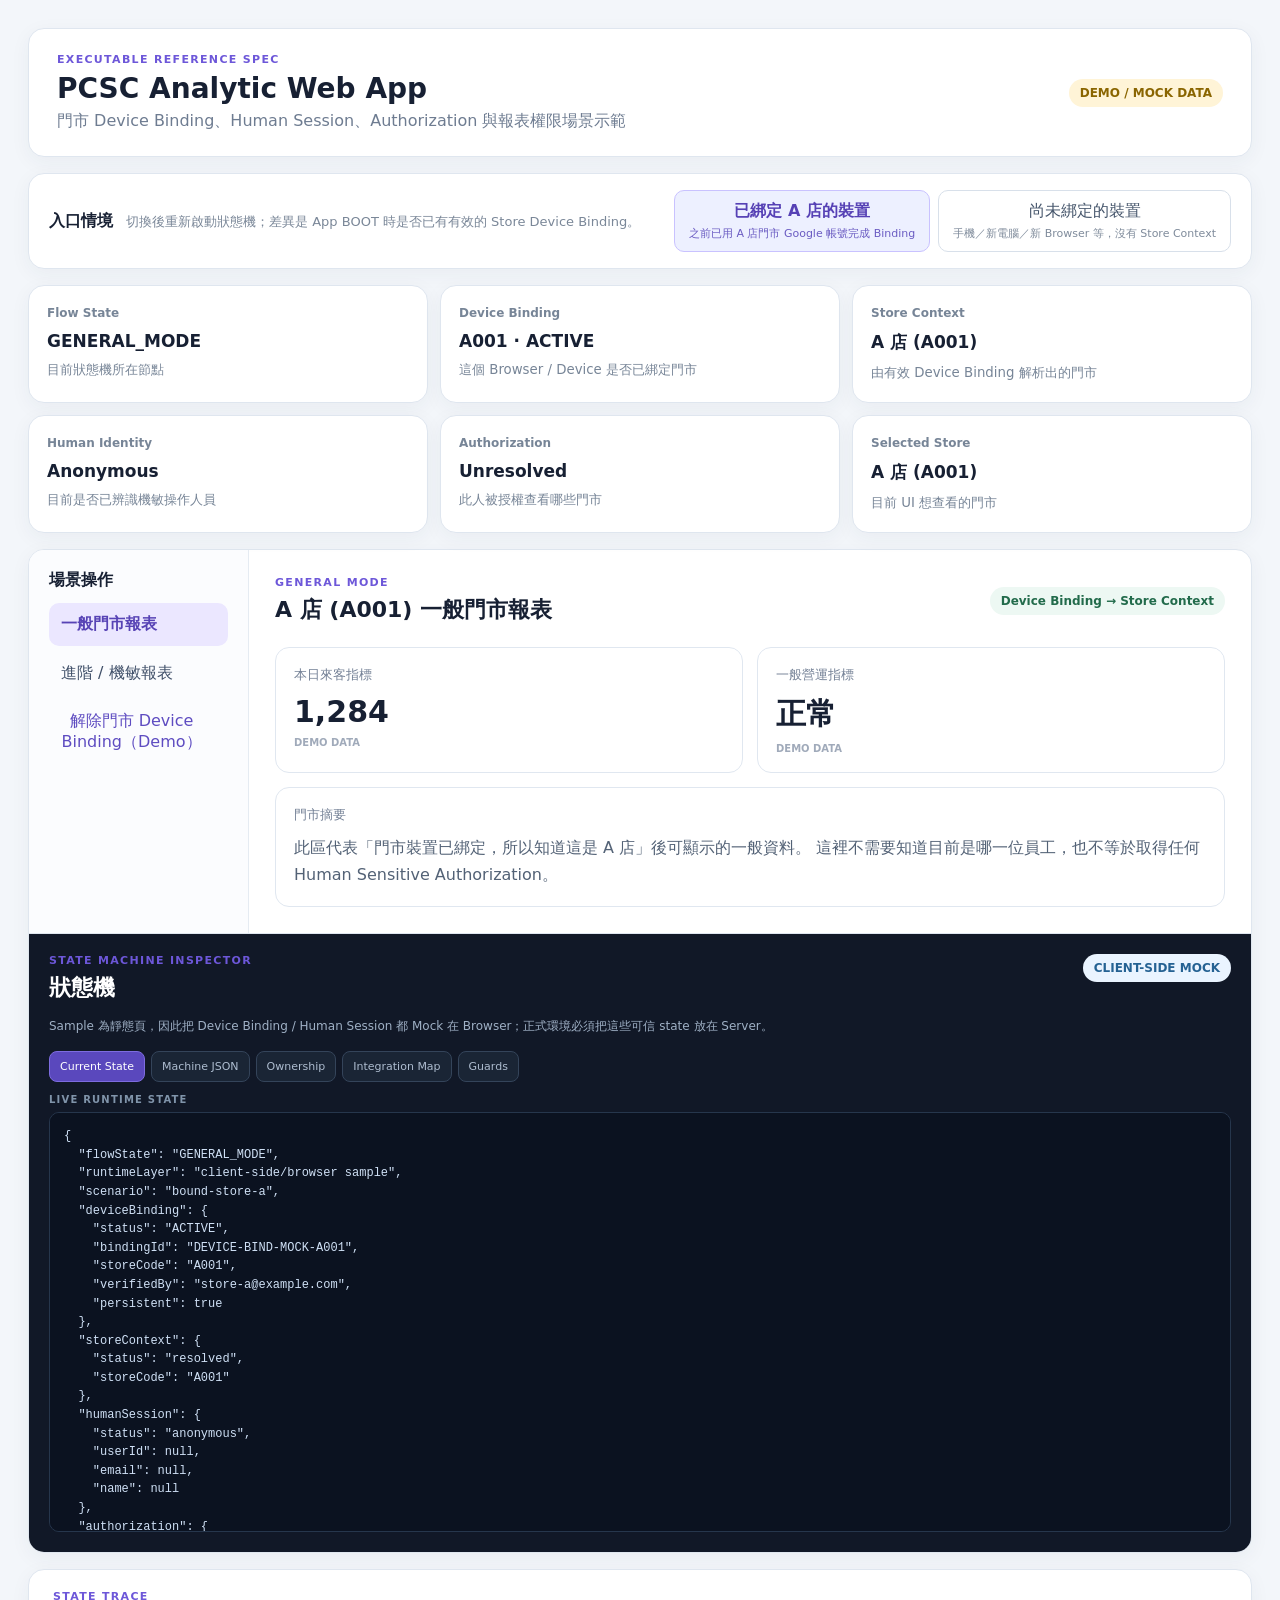
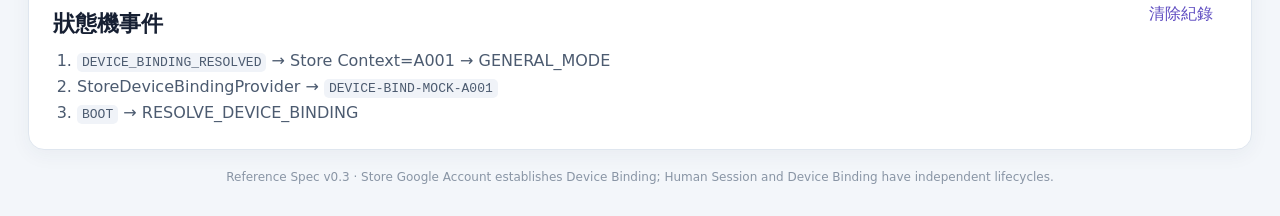
==== commit be19c03d: "add developer integration map to sample inspector" ====
--- a/sample/index.html
+++ b/sample/index.html
@@ -199,6 +199,7 @@
             <button class="inspector-tab active" data-inspector-tab="current">Current State</button>
             <button class="inspector-tab" data-inspector-tab="machine">Machine JSON</button>
             <button class="inspector-tab" data-inspector-tab="ownership">Ownership</button>
+            <button class="inspector-tab" data-inspector-tab="integration">Integration Map</button>
             <button class="inspector-tab" data-inspector-tab="guards">Guards</button>
           </div>
 
@@ -254,6 +255,43 @@
 }</pre>
           </section>
 
+          <section class="inspector-panel hidden" data-inspector-panel="integration">
+            <div class="json-title">MOCK → PRODUCTION REPLACEMENT MAP</div>
+            <pre class="json-view">{
+  "StoreAccountResolver": {
+    "question": "門市 Google Account 對應哪個 storeCode？",
+    "mock": "A 店 Google Account → A001",
+    "production": "GWS / AOM / PCSC mapping SSOT",
+    "output": "storeCode"
+  },
+  "StoreDeviceBindingProvider": {
+    "question": "目前 Browser / Device 是否已有有效門市綁定？",
+    "mock": "Browser JS state",
+    "production": "Server-side Binding Store / Session",
+    "output": "bindingId + status + storeCode"
+  },
+  "HumanIdentityProvider": {
+    "question": "現在操作機敏報表的人是誰？",
+    "mock": "王店長 / 陳區顧問 buttons",
+    "production": "Enterprise SSO / Google Workspace IdP",
+    "output": "stable userId"
+  },
+  "AuthorizationProvider": {
+    "question": "這個人能看哪些門市？",
+    "mock": "hard-coded allowedStoreCodes",
+    "production": "AOM / HR / ACL SSOT",
+    "output": "role + allowedStoreCodes[]"
+  },
+  "SensitiveDataGuard": {
+    "question": "這次資料請求能不能讀這家店？",
+    "mock": "client-side guard",
+    "production": "Trusted API + BQ RLS / Authorized View / ACL",
+    "rule": "requestedStoreCode in allowedStoreCodes"
+  },
+  "implementationRule": "Replace adapters, preserve business state machine and invariants"
+}</pre>
+          </section>
+
           <section class="inspector-panel hidden" data-inspector-panel="guards">
             <div class="json-title">LIVE GUARD EVALUATION</div>
             <pre id="guard-state-json" class="json-view"></pre>
--- a/sample/styles.css
+++ b/sample/styles.css
@@ -8,15 +8,16 @@
 .eyebrow{color:#6d57d9;font-size:11px;font-weight:800;letter-spacing:.12em;margin-bottom:6px}
 .mock-badge,.access-chip,.role-chip,.runtime-chip{display:inline-flex;border-radius:999px;padding:7px 11px;font-size:12px;font-weight:800}
 .mock-badge{background:#fff4d7;color:#8a6500}.access-chip.general{background:#edf8f3;color:#226b4b}.access-chip.sensitive{background:#f1edff;color:#5c46bd}.role-chip{background:#eef3f9;color:#45576a}.runtime-chip{background:#eaf4ff;color:#256293;white-space:nowrap}
-.scenario-panel{margin-top:16px;padding:16px 20px;display:flex;justify-content:space-between;align-items:center;gap:16px}.scenario-panel span{color:#7a8798;margin-left:8px;font-size:13px}.scenario-actions{display:flex;gap:8px}
-.status-grid{margin-top:16px;display:grid;grid-template-columns:repeat(5,minmax(0,1fr));gap:12px}.status-card{padding:16px 18px;min-height:118px}.status-card strong{display:block;margin:10px 0 8px;font-size:18px;overflow-wrap:anywhere}.status-card small,.status-label{color:#778597}.status-label{font-size:12px;font-weight:700}
+.scenario-panel{margin-top:16px;padding:16px 20px;display:flex;justify-content:space-between;align-items:center;gap:16px}.scenario-panel span{color:#7a8798;margin-left:8px;font-size:13px}.scenario-actions{display:flex;gap:8px}.scenario-actions button{min-width:245px}.scenario-actions button small{display:block;margin-top:4px;color:#7f8b9b;font-size:11px;font-weight:500}.scenario-actions .active small{color:#6a5bc2}
+.status-grid{margin-top:16px;display:grid;grid-template-columns:repeat(6,minmax(0,1fr));gap:12px}.status-card{padding:16px 18px;min-height:118px}.status-card strong{display:block;margin:10px 0 8px;font-size:17px;overflow-wrap:anywhere}.status-card small,.status-label{color:#778597}.status-label{font-size:12px;font-weight:700}
 .workspace{margin-top:16px;display:grid;grid-template-columns:230px minmax(430px,1fr) 430px;overflow:hidden;min-height:600px}
 .sidebar{padding:20px;border-right:1px solid #e5ebf2;background:#fbfcfe}.sidebar-title,.panel-title{font-weight:800;margin-bottom:12px}.nav-button,.identity-button{width:100%;border-radius:10px;padding:11px 12px;text-align:left;margin-bottom:6px;color:#405069}.nav-button{border:0;background:transparent}.nav-button:hover,.identity-button:hover{background:#eef3f9}.nav-button.active{background:#ebe7ff;color:#5743b5;font-weight:800}.human-panel{margin-top:18px;padding-top:16px;border-top:1px solid #e4e9f1}.human-panel p{color:#7a8798;font-size:12px;line-height:1.6}.identity-button{background:#fff;border:1px solid #dfe6ef}.identity-button small{display:block;margin-top:4px;color:#8491a2}.identity-button.muted{opacity:.72}
 .content-area{padding:26px;min-width:0}.view-heading{display:flex;justify-content:space-between;align-items:center;gap:16px;margin-bottom:22px}.view-heading.compact{margin-bottom:12px}.report-grid{display:grid;grid-template-columns:repeat(2,minmax(0,1fr));gap:14px}.metric-card{border:1px solid #e0e7f0;border-radius:14px;padding:18px;min-width:0}.metric-card.wide{grid-column:1/-1}.metric-card span{display:block;color:#748196;font-size:13px;margin-bottom:10px}.metric-card strong{font-size:30px}.metric-card small{display:block;margin-top:8px;color:#a0aaba;font-size:10px;font-weight:700}.metric-card p{margin-bottom:0;color:#536276;line-height:1.7}
-.primary,.secondary,.text-button{border-radius:10px;padding:10px 14px}.primary{border:0;background:#6250c9;color:#fff;font-weight:800}.secondary{border:1px solid #d8e0ea;background:#fff;color:#45556b}.secondary.active{background:#edf0ff;border-color:#c9c2ff;color:#5641b5;font-weight:800}.text-button{border:0;background:transparent;color:#5e4cc1;padding-left:0}
-.empty-state{border:1px dashed #cdd7e3;border-radius:14px;padding:32px;text-align:center;background:#fafcff}.empty-state p{color:#748196;max-width:620px;margin:0 auto 18px;line-height:1.7}.sensitive-toolbar{display:flex;align-items:center;gap:10px;margin-bottom:18px;padding:12px 14px;background:#f7f8fc;border-radius:12px}.sensitive-toolbar label{font-size:13px;color:#68768a}.sensitive-toolbar select{min-width:160px;padding:8px 10px;border:1px solid #d6deea;border-radius:8px;background:#fff}.timeout-box{margin-top:18px;border:1px solid #e7dca7;background:#fffaf0;border-radius:14px;padding:16px;display:flex;justify-content:space-between;align-items:center;gap:16px}.timeout-box p{margin:5px 0 0;color:#786c45;font-size:13px}.message{padding:12px 14px;border-radius:10px;margin-bottom:16px;background:#fff2f0;border:1px solid #ffd1cb;color:#9e3d31}
+.primary,.secondary,.text-button{border-radius:10px;padding:10px 14px}.primary{border:0;background:#6250c9;color:#fff;font-weight:800}.secondary{border:1px solid #d8e0ea;background:#fff;color:#45556b}.secondary.active{background:#edf0ff;border-color:#c9c2ff;color:#5641b5;font-weight:800}.text-button{border:0;background:transparent;color:#5e4cc1;padding-left:0;display:block}
+.empty-state{border:1px dashed #cdd7e3;border-radius:14px;padding:32px;text-align:center;background:#fafcff}.empty-state p{color:#748196;max-width:720px;margin:0 auto 18px;line-height:1.7}.empty-actions{display:flex;justify-content:center;gap:10px;flex-wrap:wrap}.sensitive-toolbar{display:flex;align-items:center;gap:10px;margin-bottom:18px;padding:12px 14px;background:#f7f8fc;border-radius:12px}.sensitive-toolbar label{font-size:13px;color:#68768a}.sensitive-toolbar select{min-width:160px;padding:8px 10px;border:1px solid #d6deea;border-radius:8px;background:#fff}.timeout-box{margin-top:18px;border:1px solid #e7dca7;background:#fffaf0;border-radius:14px;padding:16px;display:flex;justify-content:space-between;align-items:center;gap:16px}.timeout-box p{margin:5px 0 0;color:#786c45;font-size:13px}.message{padding:12px 14px;border-radius:10px;margin-bottom:16px;background:#fff2f0;border:1px solid #ffd1cb;color:#9e3d31}
 .state-inspector{border-left:1px solid #dfe6ef;background:#111827;color:#dbe6f5;padding:20px;min-width:0}.state-inspector h2{color:#fff}.inspector-heading{display:flex;justify-content:space-between;align-items:flex-start;gap:12px}.inspector-note{margin:14px 0;color:#9fb0c5;font-size:12px;line-height:1.65}.inspector-tabs{display:flex;gap:6px;flex-wrap:wrap;margin-bottom:12px}.inspector-tab{border:1px solid #34445a;background:#1a2535;color:#aebdd0;border-radius:8px;padding:8px 10px;font-size:11px}.inspector-tab.active{background:#5a48bd;border-color:#7d6cdf;color:#fff}.inspector-panel{min-width:0}.json-title{font-size:10px;letter-spacing:.12em;color:#8094aa;font-weight:800;margin:10px 0 7px}.json-view{margin:0;background:#0b1220;border:1px solid #26364c;border-radius:10px;padding:14px;color:#cfe0f5;font:12px/1.55 ui-monospace,SFMono-Regular,Menlo,Consolas,monospace;white-space:pre-wrap;overflow-wrap:anywhere;max-height:500px;overflow:auto}
 .event-log-section{margin-top:16px;padding:20px 24px}.event-log{margin:0;padding-left:24px;color:#4c5b70}.event-log li{margin:7px 0}.event-log code{background:#f0f3f8;padding:2px 5px;border-radius:5px}footer{color:#8995a5;text-align:center;font-size:12px;padding:20px 0 4px}.hidden{display:none!important}
+@media(max-width:1400px){.status-grid{grid-template-columns:repeat(3,minmax(0,1fr))}}
 @media(max-width:1280px){.workspace{grid-template-columns:220px 1fr}.state-inspector{grid-column:1/-1;border-left:0;border-top:1px solid #dfe6ef}.json-view{max-height:420px}}
-@media(max-width:900px){.app-shell{padding:14px}.topbar,.scenario-panel{align-items:flex-start;flex-direction:column}.status-grid{grid-template-columns:repeat(2,minmax(0,1fr))}.workspace{grid-template-columns:1fr}.sidebar{border-right:0;border-bottom:1px solid #e5ebf2}.state-inspector{grid-column:auto}.content-area{padding:20px}}
-@media(max-width:560px){.status-grid,.report-grid{grid-template-columns:1fr}.metric-card.wide{grid-column:auto}.scenario-actions,.sensitive-toolbar,.timeout-box{align-items:stretch;flex-direction:column}.scenario-actions,.scenario-actions button{width:100%}.inspector-heading{flex-direction:column}}
+@media(max-width:900px){.app-shell{padding:14px}.topbar,.scenario-panel{align-items:flex-start;flex-direction:column}.status-grid{grid-template-columns:repeat(2,minmax(0,1fr))}.workspace{grid-template-columns:1fr}.sidebar{border-right:0;border-bottom:1px solid #e5ebf2}.state-inspector{grid-column:auto}.content-area{padding:20px}.scenario-actions{width:100%;flex-wrap:wrap}.scenario-actions button{flex:1;min-width:240px}}
+@media(max-width:560px){.status-grid,.report-grid{grid-template-columns:1fr}.metric-card.wide{grid-column:auto}.scenario-actions,.sensitive-toolbar,.timeout-box,.empty-actions{align-items:stretch;flex-direction:column}.scenario-actions,.scenario-actions button,.empty-actions button{width:100%;min-width:0}.inspector-heading{flex-direction:column}}
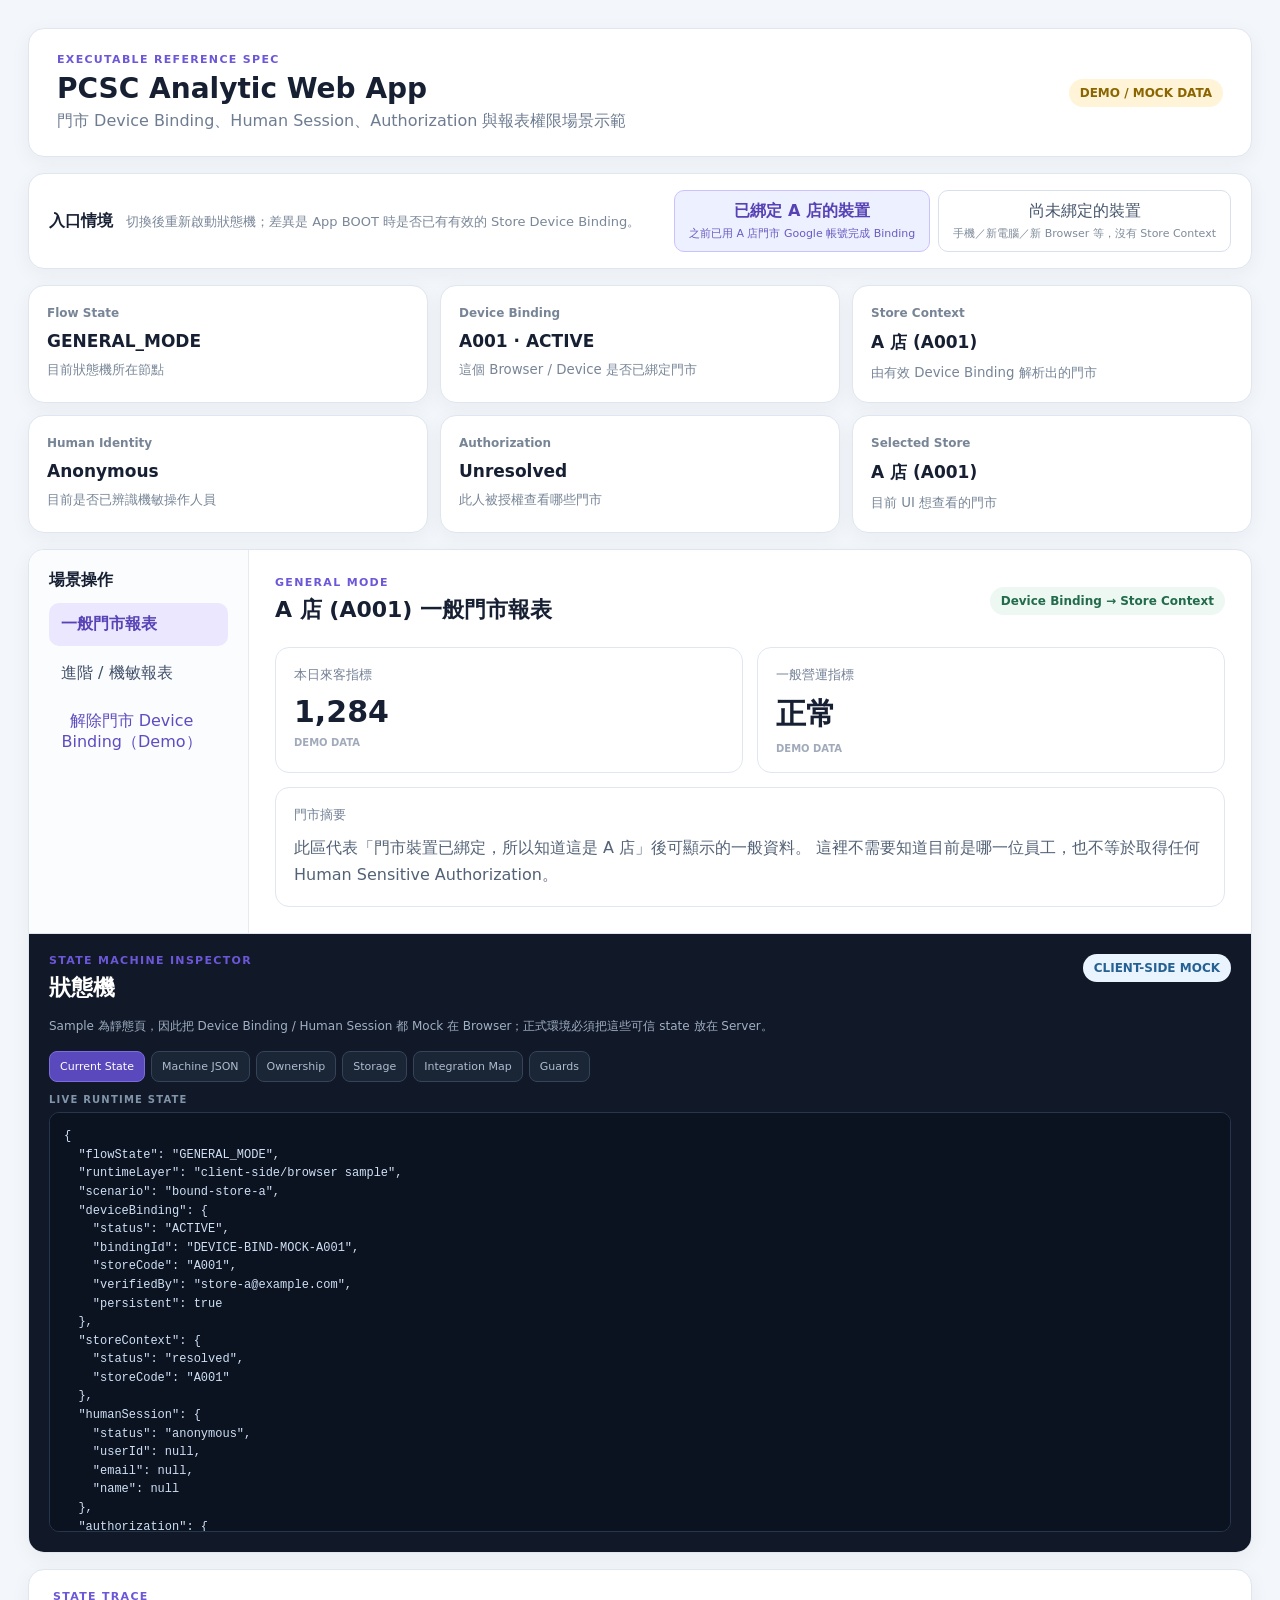
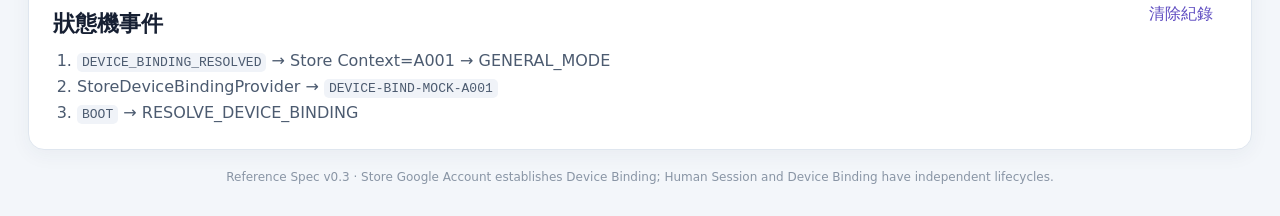
==== commit 5995f41f: "add state storage recommendations to inspector" ====
--- a/sample/index.html
+++ b/sample/index.html
@@ -199,6 +199,7 @@
             <button class="inspector-tab active" data-inspector-tab="current">Current State</button>
             <button class="inspector-tab" data-inspector-tab="machine">Machine JSON</button>
             <button class="inspector-tab" data-inspector-tab="ownership">Ownership</button>
+            <button class="inspector-tab" data-inspector-tab="storage">Storage</button>
             <button class="inspector-tab" data-inspector-tab="integration">Integration Map</button>
             <button class="inspector-tab" data-inspector-tab="guards">Guards</button>
           </div>
@@ -255,6 +256,50 @@
 }</pre>
           </section>
 
+          <section class="inspector-panel hidden" data-inspector-panel="storage">
+            <div class="json-title">REFERENCE STORAGE RECOMMENDATION</div>
+            <pre class="json-view">{
+  "note": "建議的是 state 類型與 persistence class，不綁死 Redis / SQL / Firestore 等產品",
+  "clientInteractionState": {
+    "examples": ["requestedView", "selectedStoreCode", "UI filters"],
+    "recommended": "Browser memory / route; sessionStorage only when useful",
+    "durability": "ephemeral",
+    "securityTruth": false
+  },
+  "uxPreference": {
+    "examples": ["lastSelectedStore", "sidebar state"],
+    "recommended": "localStorage or non-sensitive cookie",
+    "durability": "optional",
+    "securityTruth": false
+  },
+  "storeDeviceBinding": {
+    "recommended": "durable server-side Binding Store / enterprise DB",
+    "browser": "opaque binding/session id only; preferably HttpOnly + Secure + SameSite",
+    "durability": "long-lived until revoke / expiry",
+    "securityTruth": true
+  },
+  "humanSensitiveSession": {
+    "recommended": "server-side Session Store or server-verified IdP session/token",
+    "browser": "opaque session id / verified token",
+    "durability": "short-lived + idle timeout",
+    "securityTruth": true
+  },
+  "authorization": {
+    "recommended": "AOM / HR / ACL authoritative SSOT; optional short-TTL server cache",
+    "durability": "re-resolvable, avoid browser persistence as truth",
+    "securityTruth": true
+  },
+  "storeAccountMapping": {
+    "recommended": "authoritative mapping table/service: Google identity → storeCode",
+    "securityTruth": true
+  },
+  "dataAccess": {
+    "recommended": "Trusted API / BigQuery RLS / Authorized View / existing ACL",
+    "purpose": "final row-scope enforcement"
+  }
+}</pre>
+          </section>
+
           <section class="inspector-panel hidden" data-inspector-panel="integration">
             <div class="json-title">MOCK → PRODUCTION REPLACEMENT MAP</div>
             <pre class="json-view">{
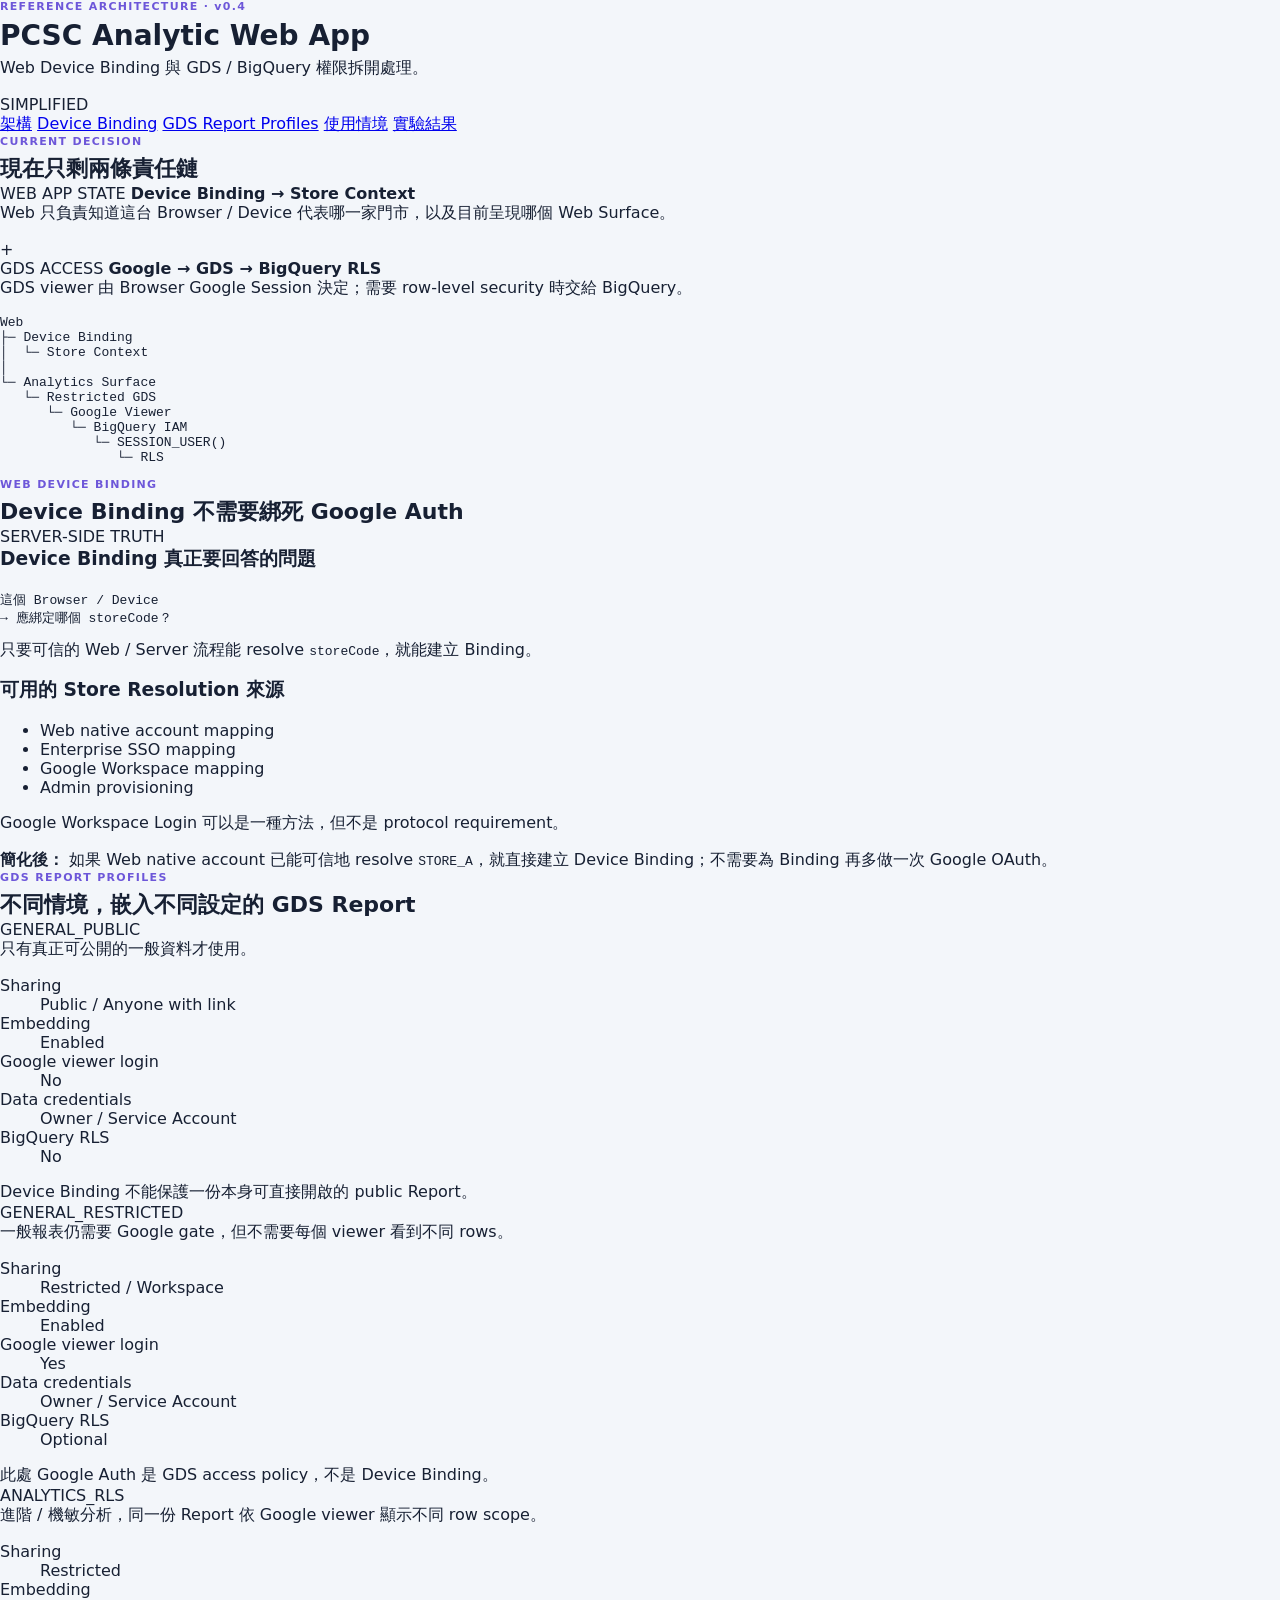
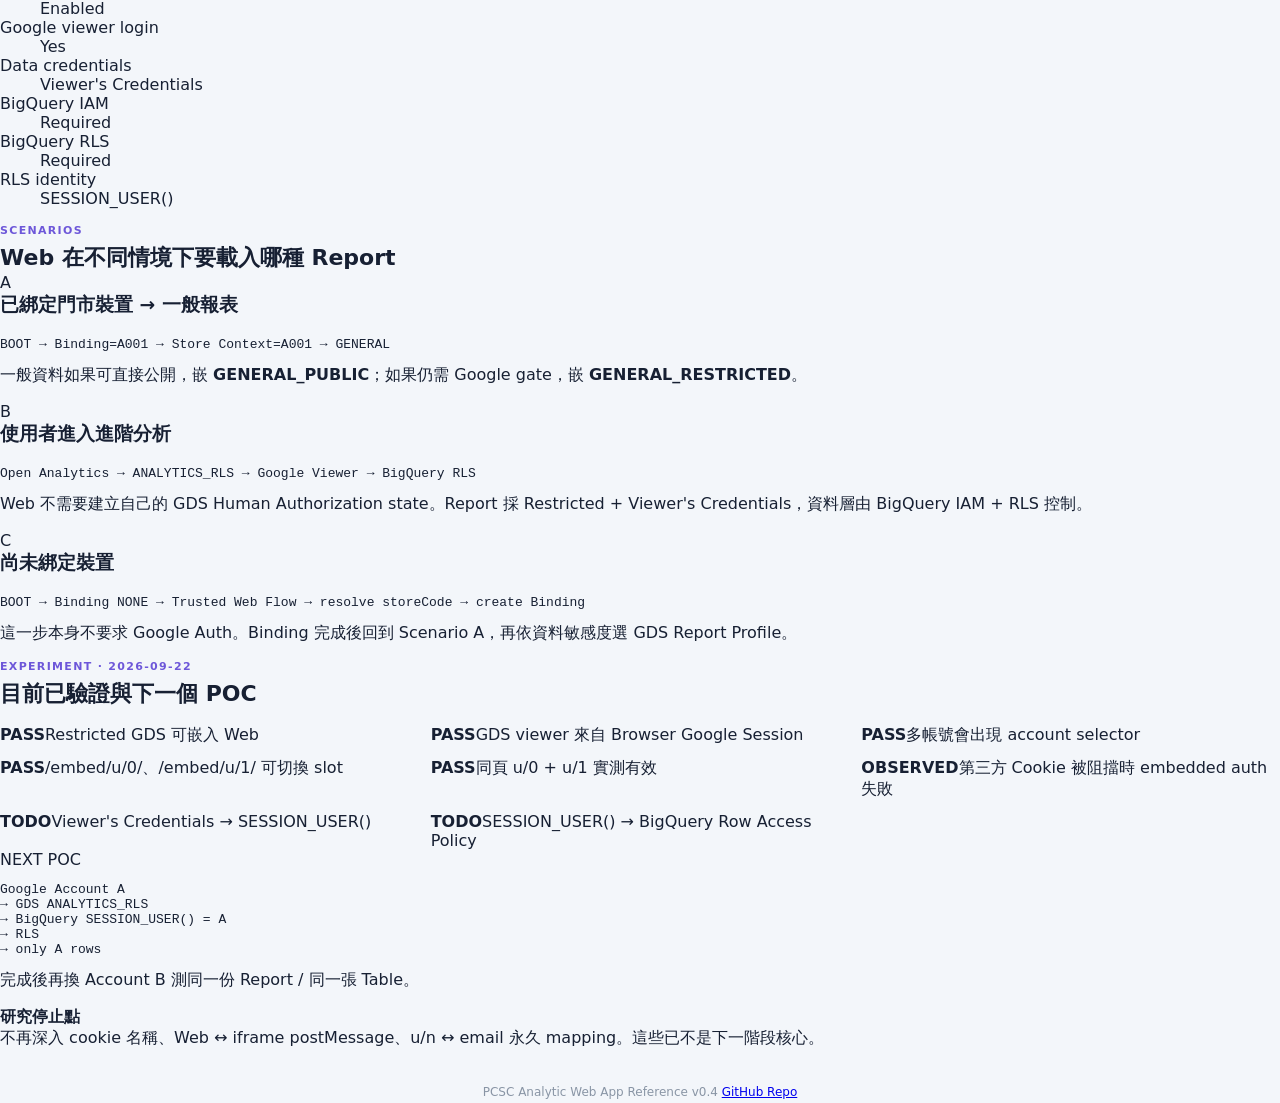
==== commit bd7d362a: "page: rebuild reference page for simplified architecture" ====
--- a/sample/index.html
+++ b/sample/index.html
@@ -1,365 +1,228 @@
 <!doctype html>
 <html lang="zh-Hant">
-  <head>
-    <meta charset="utf-8" />
-    <meta name="viewport" content="width=device-width, initial-scale=1" />
-    <title>PCSC Analytic Web App｜登入與門市裝置綁定 Sample</title>
-    <link rel="stylesheet" href="./styles.css" />
-  </head>
-  <body>
-    <main class="app-shell">
-      <header class="topbar">
-        <div>
-          <div class="eyebrow">EXECUTABLE REFERENCE SPEC</div>
-          <h1>PCSC Analytic Web App</h1>
-          <p>門市 Device Binding、Human Session、Authorization 與報表權限場景示範</p>
-        </div>
-        <div class="mock-badge">DEMO / MOCK DATA</div>
-      </header>
-
-      <section class="scenario-panel" aria-label="Demo scenario controls">
-        <div>
-          <strong>入口情境</strong>
-          <span>切換後重新啟動狀態機；差異是 App BOOT 時是否已有有效的 Store Device Binding。</span>
-        </div>
-        <div class="scenario-actions">
-          <button class="secondary active" data-scenario="bound-store-a">
-            已綁定 A 店的裝置
-            <small>之前已用 A 店門市 Google 帳號完成 Binding</small>
-          </button>
-          <button class="secondary" data-scenario="unbound">
-            尚未綁定的裝置
-            <small>手機／新電腦／新 Browser 等，沒有 Store Context</small>
-          </button>
-        </div>
-      </section>
-
-      <section class="status-grid" aria-label="Current application contexts">
-        <article class="status-card">
-          <span class="status-label">Flow State</span>
-          <strong id="flow-context">BOOT</strong>
-          <small>目前狀態機所在節點</small>
-        </article>
-        <article class="status-card">
-          <span class="status-label">Device Binding</span>
-          <strong id="binding-context">解析中…</strong>
-          <small>這個 Browser / Device 是否已綁定門市</small>
-        </article>
-        <article class="status-card">
-          <span class="status-label">Store Context</span>
-          <strong id="store-context">解析中…</strong>
-          <small>由有效 Device Binding 解析出的門市</small>
-        </article>
-        <article class="status-card">
-          <span class="status-label">Human Identity</span>
-          <strong id="human-context">Anonymous</strong>
-          <small>目前是否已辨識機敏操作人員</small>
-        </article>
-        <article class="status-card">
-          <span class="status-label">Authorization</span>
-          <strong id="auth-context">Unresolved</strong>
-          <small>此人被授權查看哪些門市</small>
-        </article>
-        <article class="status-card">
-          <span class="status-label">Selected Store</span>
-          <strong id="selected-context">—</strong>
-          <small>目前 UI 想查看的門市</small>
-        </article>
-      </section>
-
-      <section class="workspace">
-        <aside class="sidebar">
-          <div class="sidebar-title">場景操作</div>
-
-          <button id="general-nav" class="nav-button active">一般門市報表</button>
-          <button id="sensitive-nav" class="nav-button">進階 / 機敏報表</button>
-
-          <div id="human-panel" class="human-panel hidden">
-            <div class="panel-title">模擬 Human 驗證</div>
-            <p>這是另一個 Session，與門市 Device Binding 分離。</p>
-            <button class="identity-button" data-user="manager">
-              王店長
-              <small>STORE_MANAGER · Allowed A/B</small>
-            </button>
-            <button class="identity-button" data-user="advisor">
-              陳區顧問
-              <small>AREA_ADVISOR · Allowed A/B/C/D</small>
-            </button>
-            <button class="identity-button muted" data-user="unauthorized">
-              未授權公司使用者
-              <small>OTHER · Allowed none</small>
-            </button>
+<head>
+  <meta charset="utf-8" />
+  <meta name="viewport" content="width=device-width, initial-scale=1" />
+  <title>PCSC Analytic Web App｜Reference Architecture v0.4</title>
+  <meta name="description" content="PCSC Analytic Web App：Device Binding 與 GDS / BigQuery RLS 的簡化 Reference Architecture。" />
+  <link rel="stylesheet" href="./styles.css" />
+</head>
+<body>
+  <main class="shell">
+    <header class="hero">
+      <div>
+        <div class="eyebrow">REFERENCE ARCHITECTURE · v0.4</div>
+        <h1>PCSC Analytic Web App</h1>
+        <p>Web Device Binding 與 GDS / BigQuery 權限拆開處理。</p>
+      </div>
+      <span class="badge">SIMPLIFIED</span>
+    </header>
+
+    <nav class="anchor-nav" aria-label="頁面導覽">
+      <a href="#architecture">架構</a>
+      <a href="#binding">Device Binding</a>
+      <a href="#profiles">GDS Report Profiles</a>
+      <a href="#scenarios">使用情境</a>
+      <a href="#experiment">實驗結果</a>
+    </nav>
+
+    <section id="architecture" class="section">
+      <div class="section-heading">
+        <div>
+          <div class="eyebrow">CURRENT DECISION</div>
+          <h2>現在只剩兩條責任鏈</h2>
+        </div>
+      </div>
+
+      <div class="split-flow">
+        <article class="flow-card">
+          <span>WEB APP STATE</span>
+          <strong>Device Binding → Store Context</strong>
+          <p>Web 只負責知道這台 Browser / Device 代表哪一家門市，以及目前呈現哪個 Web Surface。</p>
+        </article>
+        <div class="flow-arrow">+</div>
+        <article class="flow-card accent">
+          <span>GDS ACCESS</span>
+          <strong>Google → GDS → BigQuery RLS</strong>
+          <p>GDS viewer 由 Browser Google Session 決定；需要 row-level security 時交給 BigQuery。</p>
+        </article>
+      </div>
+
+      <pre class="diagram">Web
+├─ Device Binding
+│  └─ Store Context
+│
+└─ Analytics Surface
+   └─ Restricted GDS
+      └─ Google Viewer
+         └─ BigQuery IAM
+            └─ SESSION_USER()
+               └─ RLS</pre>
+    </section>
+
+    <section id="binding" class="section">
+      <div class="section-heading">
+        <div>
+          <div class="eyebrow">WEB DEVICE BINDING</div>
+          <h2>Device Binding 不需要綁死 Google Auth</h2>
+        </div>
+        <span class="chip green">SERVER-SIDE TRUTH</span>
+      </div>
+
+      <div class="grid two">
+        <article class="card">
+          <h3>Device Binding 真正要回答的問題</h3>
+          <pre class="mini-diagram">這個 Browser / Device
+→ 應綁定哪個 storeCode？</pre>
+          <p>只要可信的 Web / Server 流程能 resolve <code>storeCode</code>，就能建立 Binding。</p>
+        </article>
+
+        <article class="card">
+          <h3>可用的 Store Resolution 來源</h3>
+          <ul>
+            <li>Web native account mapping</li>
+            <li>Enterprise SSO mapping</li>
+            <li>Google Workspace mapping</li>
+            <li>Admin provisioning</li>
+          </ul>
+          <p class="muted">Google Workspace Login 可以是一種方法，但不是 protocol requirement。</p>
+        </article>
+      </div>
+
+      <div class="callout">
+        <strong>簡化後：</strong>
+        如果 Web native account 已能可信地 resolve <code>STORE_A</code>，就直接建立 Device Binding；不需要為 Binding 再多做一次 Google OAuth。
+      </div>
+    </section>
+
+    <section id="profiles" class="section">
+      <div class="section-heading">
+        <div>
+          <div class="eyebrow">GDS REPORT PROFILES</div>
+          <h2>不同情境，嵌入不同設定的 GDS Report</h2>
+        </div>
+      </div>
+
+      <div class="profile-grid">
+        <article class="profile-card">
+          <div class="profile-title">GENERAL_PUBLIC</div>
+          <p>只有真正可公開的一般資料才使用。</p>
+          <dl>
+            <div><dt>Sharing</dt><dd>Public / Anyone with link</dd></div>
+            <div><dt>Embedding</dt><dd>Enabled</dd></div>
+            <div><dt>Google viewer login</dt><dd>No</dd></div>
+            <div><dt>Data credentials</dt><dd>Owner / Service Account</dd></div>
+            <div><dt>BigQuery RLS</dt><dd>No</dd></div>
+          </dl>
+          <div class="warning-small">Device Binding 不能保護一份本身可直接開啟的 public Report。</div>
+        </article>
+
+        <article class="profile-card">
+          <div class="profile-title">GENERAL_RESTRICTED</div>
+          <p>一般報表仍需要 Google gate，但不需要每個 viewer 看到不同 rows。</p>
+          <dl>
+            <div><dt>Sharing</dt><dd>Restricted / Workspace</dd></div>
+            <div><dt>Embedding</dt><dd>Enabled</dd></div>
+            <div><dt>Google viewer login</dt><dd>Yes</dd></div>
+            <div><dt>Data credentials</dt><dd>Owner / Service Account</dd></div>
+            <div><dt>BigQuery RLS</dt><dd>Optional</dd></div>
+          </dl>
+          <div class="note-small">此處 Google Auth 是 GDS access policy，不是 Device Binding。</div>
+        </article>
+
+        <article class="profile-card featured">
+          <div class="profile-title">ANALYTICS_RLS</div>
+          <p>進階 / 機敏分析，同一份 Report 依 Google viewer 顯示不同 row scope。</p>
+          <dl>
+            <div><dt>Sharing</dt><dd>Restricted</dd></div>
+            <div><dt>Embedding</dt><dd>Enabled</dd></div>
+            <div><dt>Google viewer login</dt><dd>Yes</dd></div>
+            <div><dt>Data credentials</dt><dd>Viewer's Credentials</dd></div>
+            <div><dt>BigQuery IAM</dt><dd>Required</dd></div>
+            <div><dt>BigQuery RLS</dt><dd>Required</dd></div>
+            <div><dt>RLS identity</dt><dd>SESSION_USER()</dd></div>
+          </dl>
+        </article>
+      </div>
+    </section>
+
+    <section id="scenarios" class="section">
+      <div class="section-heading">
+        <div>
+          <div class="eyebrow">SCENARIOS</div>
+          <h2>Web 在不同情境下要載入哪種 Report</h2>
+        </div>
+      </div>
+
+      <div class="scenario-list">
+        <article class="scenario">
+          <div class="scenario-index">A</div>
+          <div>
+            <h3>已綁定門市裝置 → 一般報表</h3>
+            <pre class="mini-diagram">BOOT → Binding=A001 → Store Context=A001 → GENERAL</pre>
+            <p>一般資料如果可直接公開，嵌 <strong>GENERAL_PUBLIC</strong>；如果仍需 Google gate，嵌 <strong>GENERAL_RESTRICTED</strong>。</p>
           </div>
-
-          <button id="logout-human" class="text-button hidden">退出 Human Session</button>
-          <button id="unbind-device" class="text-button hidden">解除門市 Device Binding（Demo）</button>
-        </aside>
-
-        <section class="content-area">
-          <div id="message" class="message hidden"></div>
-
-          <section id="general-view" class="report-view">
-            <div class="view-heading">
-              <div>
-                <div class="eyebrow">GENERAL MODE</div>
-                <h2 id="general-title">一般門市報表</h2>
-              </div>
-              <span class="access-chip general">Device Binding → Store Context</span>
-            </div>
-
-            <div id="general-empty" class="empty-state hidden">
-              <h3>這個裝置目前沒有門市 Device Binding</h3>
-              <p>
-                可以先用門市 Google Workspace 帳號完成一次綁定，讓這個 Browser / Device 之後直接帶出該店的一般報表；
-                也可以不綁定，直接以個人身分登入查看自己被授權的機敏報表。
-              </p>
-              <div class="empty-actions">
-                <button id="bind-store-a" class="primary">用 A 店門市 Google 帳號綁定此裝置（Mock）</button>
-                <button id="personal-login-cta" class="secondary">不綁定，直接做個人登入</button>
-              </div>
-            </div>
-
-            <div id="general-data" class="report-grid">
-              <article class="metric-card">
-                <span>本日來客指標</span>
-                <strong>1,284</strong>
-                <small>DEMO DATA</small>
-              </article>
-              <article class="metric-card">
-                <span>一般營運指標</span>
-                <strong>正常</strong>
-                <small>DEMO DATA</small>
-              </article>
-              <article class="metric-card wide">
-                <span>門市摘要</span>
-                <p>
-                  此區代表「門市裝置已綁定，所以知道這是 A 店」後可顯示的一般資料。
-                  這裡不需要知道目前是哪一位員工，也不等於取得任何 Human Sensitive Authorization。
-                </p>
-              </article>
-            </div>
-          </section>
-
-          <section id="sensitive-view" class="report-view hidden">
-            <div class="view-heading">
-              <div>
-                <div class="eyebrow">SENSITIVE MODE</div>
-                <h2>機敏分析報表</h2>
-              </div>
-              <span class="access-chip sensitive">Human + Authorization</span>
-            </div>
-
-            <div class="sensitive-toolbar">
-              <label for="store-select">目前查看門市</label>
-              <select id="store-select"></select>
-              <span id="role-chip" class="role-chip"></span>
-            </div>
-
-            <div class="report-grid">
-              <article class="metric-card">
-                <span>營收達成率</span>
-                <strong id="sensitive-metric-1">—</strong>
-                <small>DEMO SENSITIVE DATA</small>
-              </article>
-              <article class="metric-card">
-                <span>區域排名</span>
-                <strong id="sensitive-metric-2">—</strong>
-                <small>DEMO SENSITIVE DATA</small>
-              </article>
-              <article class="metric-card wide">
-                <span>權限說明</span>
-                <p id="authorization-explain"></p>
-              </article>
-            </div>
-
-            <div class="timeout-box">
-              <div>
-                <strong>Human Session timeout demo</strong>
-                <p>模擬店長忘記退出：只清除 Human Session / Authorization，不解除門市 Device Binding。</p>
-              </div>
-              <button id="simulate-timeout" class="secondary">模擬 Human Timeout</button>
-            </div>
-          </section>
-        </section>
-
-        <aside class="state-inspector" aria-label="State machine inspector">
-          <div class="inspector-heading">
-            <div>
-              <div class="eyebrow">STATE MACHINE INSPECTOR</div>
-              <h2>狀態機</h2>
-            </div>
-            <span class="runtime-chip">CLIENT-SIDE MOCK</span>
+        </article>
+
+        <article class="scenario">
+          <div class="scenario-index">B</div>
+          <div>
+            <h3>使用者進入進階分析</h3>
+            <pre class="mini-diagram">Open Analytics → ANALYTICS_RLS → Google Viewer → BigQuery RLS</pre>
+            <p>Web 不需要建立自己的 GDS Human Authorization state。Report 採 Restricted + Viewer's Credentials，資料層由 BigQuery IAM + RLS 控制。</p>
           </div>
-
-          <p class="inspector-note">
-            Sample 為靜態頁，因此把 Device Binding / Human Session 都 Mock 在 Browser；正式環境必須把這些可信 state 放在 Server。
-          </p>
-
-          <div class="inspector-tabs" role="tablist" aria-label="State inspector views">
-            <button class="inspector-tab active" data-inspector-tab="current">Current State</button>
-            <button class="inspector-tab" data-inspector-tab="machine">Machine JSON</button>
-            <button class="inspector-tab" data-inspector-tab="ownership">Ownership</button>
-            <button class="inspector-tab" data-inspector-tab="storage">Storage</button>
-            <button class="inspector-tab" data-inspector-tab="integration">Integration Map</button>
-            <button class="inspector-tab" data-inspector-tab="guards">Guards</button>
+        </article>
+
+        <article class="scenario">
+          <div class="scenario-index">C</div>
+          <div>
+            <h3>尚未綁定裝置</h3>
+            <pre class="mini-diagram">BOOT → Binding NONE → Trusted Web Flow → resolve storeCode → create Binding</pre>
+            <p>這一步本身不要求 Google Auth。Binding 完成後回到 Scenario A，再依資料敏感度選 GDS Report Profile。</p>
           </div>
-
-          <section class="inspector-panel" data-inspector-panel="current">
-            <div class="json-title">LIVE RUNTIME STATE</div>
-            <pre id="current-state-json" class="json-view"></pre>
-          </section>
-
-          <section class="inspector-panel hidden" data-inspector-panel="machine">
-            <div class="json-title">REFERENCE MACHINE SPEC</div>
-            <pre id="machine-spec-json" class="json-view"></pre>
-          </section>
-
-          <section class="inspector-panel hidden" data-inspector-panel="ownership">
-            <div class="json-title">PRODUCTION STATE OWNERSHIP</div>
-            <pre class="json-view">{
-  "client": {
-    "owns": [
-      "requestedView",
-      "selectedStoreCode",
-      "UI preference",
-      "request bind / unbind"
-    ],
-    "trust": "PROPOSED INTERACTION STATE"
-  },
-  "server": {
-    "owns": {
-      "storeDevice": [
-        "deviceBindingId",
-        "deviceBindingStatus",
-        "verifiedStoreContext"
-      ],
-      "human": [
-        "humanUserId",
-        "authenticationStatus",
-        "role",
-        "allowedStoreCodes",
-        "sensitiveSessionExpiry"
-      ]
-    },
-    "invariant": "logoutHuman != unbindDevice",
-    "trust": "AUTHORITATIVE"
-  },
-  "dataLayer": {
-    "owns": "final row access",
-    "guard": "requestedStoreCode in allowedStoreCodes"
-  },
-  "bindingCeremony": {
-    "proof": "verified store Google Workspace identity",
-    "result": "server-side Device Binding",
-    "note": "Google login session itself is not the Device Binding"
-  }
-}</pre>
-          </section>
-
-          <section class="inspector-panel hidden" data-inspector-panel="storage">
-            <div class="json-title">REFERENCE STORAGE RECOMMENDATION</div>
-            <pre class="json-view">{
-  "note": "建議的是 state 類型與 persistence class，不綁死 Redis / SQL / Firestore 等產品",
-  "clientInteractionState": {
-    "examples": ["requestedView", "selectedStoreCode", "UI filters"],
-    "recommended": "Browser memory / route; sessionStorage only when useful",
-    "durability": "ephemeral",
-    "securityTruth": false
-  },
-  "uxPreference": {
-    "examples": ["lastSelectedStore", "sidebar state"],
-    "recommended": "localStorage or non-sensitive cookie",
-    "durability": "optional",
-    "securityTruth": false
-  },
-  "storeDeviceBinding": {
-    "recommended": "durable server-side Binding Store / enterprise DB",
-    "browser": "opaque binding/session id only; preferably HttpOnly + Secure + SameSite",
-    "durability": "long-lived until revoke / expiry",
-    "securityTruth": true
-  },
-  "humanSensitiveSession": {
-    "recommended": "server-side Session Store or server-verified IdP session/token",
-    "browser": "opaque session id / verified token",
-    "durability": "short-lived + idle timeout",
-    "securityTruth": true
-  },
-  "authorization": {
-    "recommended": "AOM / HR / ACL authoritative SSOT; optional short-TTL server cache",
-    "durability": "re-resolvable, avoid browser persistence as truth",
-    "securityTruth": true
-  },
-  "storeAccountMapping": {
-    "recommended": "authoritative mapping table/service: Google identity → storeCode",
-    "securityTruth": true
-  },
-  "dataAccess": {
-    "recommended": "Trusted API / BigQuery RLS / Authorized View / existing ACL",
-    "purpose": "final row-scope enforcement"
-  }
-}</pre>
-          </section>
-
-          <section class="inspector-panel hidden" data-inspector-panel="integration">
-            <div class="json-title">MOCK → PRODUCTION REPLACEMENT MAP</div>
-            <pre class="json-view">{
-  "StoreAccountResolver": {
-    "question": "門市 Google Account 對應哪個 storeCode？",
-    "mock": "A 店 Google Account → A001",
-    "production": "GWS / AOM / PCSC mapping SSOT",
-    "output": "storeCode"
-  },
-  "StoreDeviceBindingProvider": {
-    "question": "目前 Browser / Device 是否已有有效門市綁定？",
-    "mock": "Browser JS state",
-    "production": "Server-side Binding Store / Session",
-    "output": "bindingId + status + storeCode"
-  },
-  "HumanIdentityProvider": {
-    "question": "現在操作機敏報表的人是誰？",
-    "mock": "王店長 / 陳區顧問 buttons",
-    "production": "Enterprise SSO / Google Workspace IdP",
-    "output": "stable userId"
-  },
-  "AuthorizationProvider": {
-    "question": "這個人能看哪些門市？",
-    "mock": "hard-coded allowedStoreCodes",
-    "production": "AOM / HR / ACL SSOT",
-    "output": "role + allowedStoreCodes[]"
-  },
-  "SensitiveDataGuard": {
-    "question": "這次資料請求能不能讀這家店？",
-    "mock": "client-side guard",
-    "production": "Trusted API + BQ RLS / Authorized View / ACL",
-    "rule": "requestedStoreCode in allowedStoreCodes"
-  },
-  "implementationRule": "Replace adapters, preserve business state machine and invariants"
-}</pre>
-          </section>
-
-          <section class="inspector-panel hidden" data-inspector-panel="guards">
-            <div class="json-title">LIVE GUARD EVALUATION</div>
-            <pre id="guard-state-json" class="json-view"></pre>
-          </section>
-        </aside>
-      </section>
-
-      <section class="event-log-section">
-        <div class="view-heading compact">
-          <div>
-            <div class="eyebrow">STATE TRACE</div>
-            <h2>狀態機事件</h2>
-          </div>
-          <button id="clear-log" class="text-button">清除紀錄</button>
-        </div>
-        <ol id="event-log" class="event-log"></ol>
-      </section>
-
-      <footer>
-        Reference Spec v0.3 · Store Google Account establishes Device Binding; Human Session and Device Binding have independent lifecycles.
-      </footer>
-    </main>
-
-    <script src="./app.js"></script>
-  </body>
-</html>
+        </article>
+      </div>
+    </section>
+
+    <section id="experiment" class="section">
+      <div class="section-heading">
+        <div>
+          <div class="eyebrow">EXPERIMENT · 2026-09-22</div>
+          <h2>目前已驗證與下一個 POC</h2>
+        </div>
+      </div>
+
+      <div class="status-grid">
+        <div class="status pass"><b>PASS</b><span>Restricted GDS 可嵌入 Web</span></div>
+        <div class="status pass"><b>PASS</b><span>GDS viewer 來自 Browser Google Session</span></div>
+        <div class="status pass"><b>PASS</b><span>多帳號會出現 account selector</span></div>
+        <div class="status pass"><b>PASS</b><span>/embed/u/0/、/embed/u/1/ 可切換 slot</span></div>
+        <div class="status pass"><b>PASS</b><span>同頁 u/0 + u/1 實測有效</span></div>
+        <div class="status observed"><b>OBSERVED</b><span>第三方 Cookie 被阻擋時 embedded auth 失敗</span></div>
+        <div class="status todo"><b>TODO</b><span>Viewer's Credentials → SESSION_USER()</span></div>
+        <div class="status todo"><b>TODO</b><span>SESSION_USER() → BigQuery Row Access Policy</span></div>
+      </div>
+
+      <div class="next-poc">
+        <span>NEXT POC</span>
+        <pre>Google Account A
+→ GDS ANALYTICS_RLS
+→ BigQuery SESSION_USER() = A
+→ RLS
+→ only A rows</pre>
+        <p>完成後再換 Account B 測同一份 Report / 同一張 Table。</p>
+      </div>
+
+      <div class="research-stop">
+        <strong>研究停止點</strong>
+        <p>不再深入 cookie 名稱、Web ↔ iframe postMessage、u/n ↔ email 永久 mapping。這些已不是下一階段核心。</p>
+      </div>
+    </section>
+
+    <footer>
+      <span>PCSC Analytic Web App Reference v0.4</span>
+      <a href="https://github.com/Manson-Ku/pcsc-analytic-webapp-sample">GitHub Repo</a>
+    </footer>
+  </main>
+</body>
+</html>
